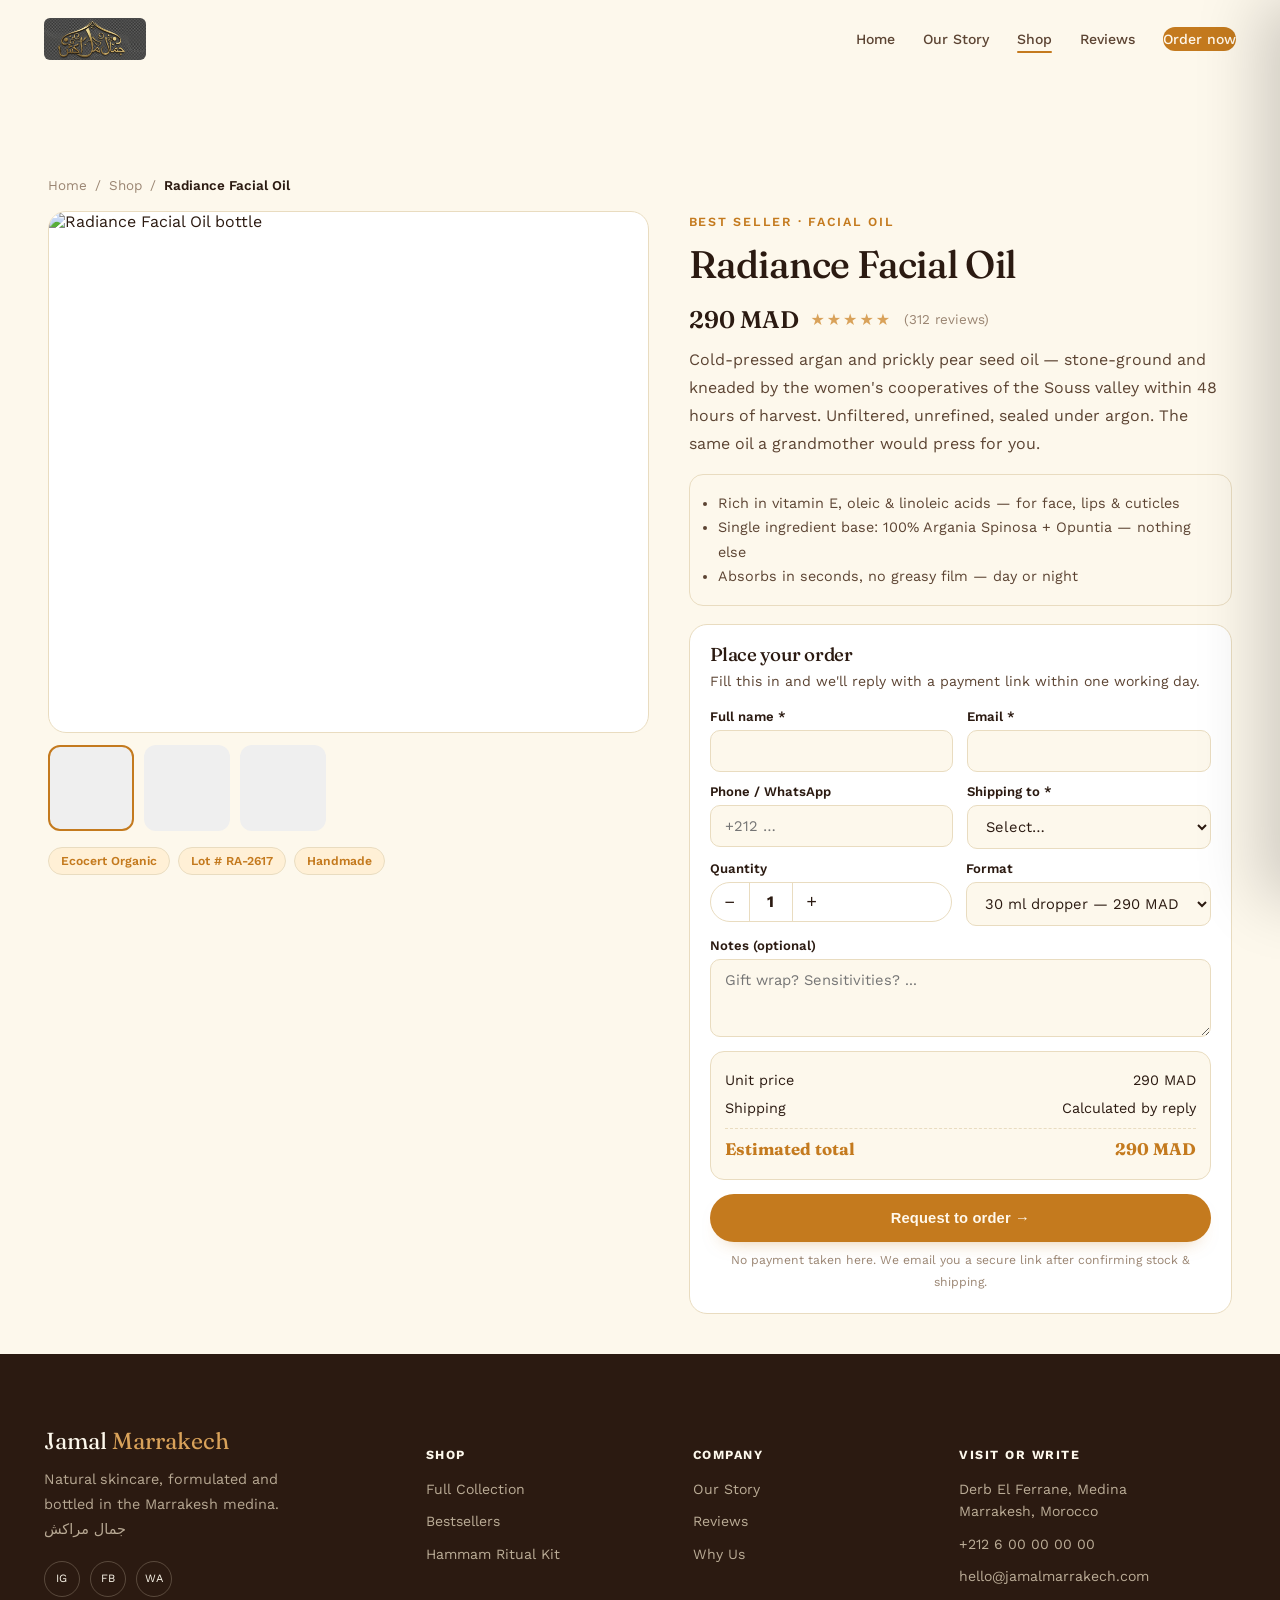
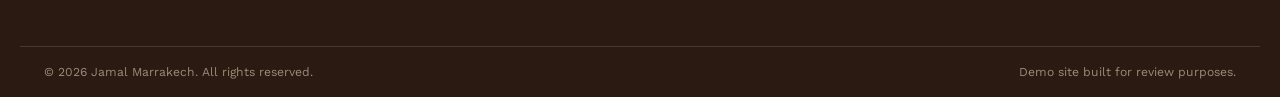
==== product-details.html @ 2a4d28f8 "first commit" ====
<!DOCTYPE html>
<html lang="en">
<head>
<meta charset="UTF-8">
<meta name="viewport" content="width=device-width, initial-scale=1.0">
<title>Radiance Facial Oil — Jamal Marrakech</title>
<meta name="description" content="Cold-pressed argan + prickly pear facial oil. Ecocert, lot-stamped, handmade in Marrakech.">
<link rel="preconnect" href="https://fonts.googleapis.com">
<link rel="preconnect" href="https://fonts.gstatic.com" crossorigin>
<link href="https://fonts.googleapis.com/css2?family=Fraunces:opsz,wght@9..144,300;9..144,400;9..144,500;9..144,600&family=Work+Sans:wght@300;400;500;600&display=swap" rel="stylesheet">
<link rel="stylesheet" href="css/style.css">
</head>
<body>

<header class="nav" id="nav">
  <div class="nav__inner">
    <a href="index.html" class="nav__logo">
      <img src="assets/images/logo.jpeg" alt="Jamal Marrakech" onerror="this.style.display='none'; this.nextElementSibling.style.display='flex'">
      <span class="nav__logo-fallback" style="display:none;">
        <span class="nav__logo-mark">ج</span>
        <span><span class="nav__logo-text">Jamal <em>Marrakech</em></span><span class="nav__logo-sub">جمال مراكش</span></span>
      </span>
    </a>
    <nav class="nav__links">
      <a href="index.html">Home</a>
      <a href="index.html#about">Our Story</a>
      <a href="products.html" class="is-active">Shop</a>
      <a href="index.html#reviews">Reviews</a>
      <a href="#order" class="nav__cta">Order now</a>
    </nav>
    <button class="nav__toggle" id="navToggle" aria-label="Open menu" aria-expanded="false"><span></span><span></span><span></span></button>
  </div>
</header>

<div class="sidebar" id="sidebar" aria-hidden="true">
  <div class="sidebar__head"><span class="nav__logo-text">Jamal <em>Marrakech</em></span><button class="sidebar__close" id="sidebarClose" aria-label="Close menu">&times;</button></div>
  <nav class="sidebar__links"><a href="index.html">Home</a><a href="products.html">Shop</a><a href="index.html#about">Our Story</a><a href="index.html#reviews">Reviews</a></nav>
  <a href="#order" class="btn btn--accent sidebar__btn">Order now</a>
</div>
<div class="sidebar__overlay" id="sidebarOverlay"></div>

<main style="padding-top:calc(var(--nav-h) + 10px);">
  <section style="padding-bottom:40px;">
    <div style="max-width:var(--max);margin:0 auto;padding:0 24px;">
      <nav style="font-size:.84rem;color:var(--muted);margin-bottom:18px;display:flex;gap:8px;align-items:center;">
        <a href="index.html" style="color:var(--muted);">Home</a><span>/</span><a href="products.html" style="color:var(--muted);">Shop</a><span>/</span><span style="color:var(--ink);font-weight:600;">Radiance Facial Oil</span>
      </nav>

      <div class="detail">
        <!-- Gallery -->
        <div class="detail__gallery">
          <div class="detail__main">
            <img id="galleryMain" src="https://images.unsplash.com/photo-1620916566398-39f1143ab7be?w=900&q=80&auto=format&fit=crop" alt="Radiance Facial Oil bottle">
          </div>
          <div class="detail__thumbs">
            <button class="is-active" type="button" data-thumb="https://images.unsplash.com/photo-1620916566398-39f1143ab7be?w=900&q=80&auto=format&fit=crop"><img src="https://images.unsplash.com/photo-1620916566398-39f1143ab7be?w=200&q=80&auto=format&fit=crop" alt=""></button>
            <button type="button" data-thumb="https://images.unsplash.com/photo-1556228578-0d85b1a4d571?w=900&q=80&auto=format&fit=crop"><img src="https://images.unsplash.com/photo-1556228578-0d85b1a4d571?w=200&q=80&auto=format&fit=crop" alt=""></button>
            <button type="button" data-thumb="https://images.unsplash.com/photo-1598440947619-2c35fc9aa908?w=900&q=80&auto=format&fit=crop"><img src="https://images.unsplash.com/photo-1598440947619-2c35fc9aa908?w=200&q=80&auto=format&fit=crop" alt=""></button>
          </div>
          <div style="margin-top:16px;display:flex;gap:8px;flex-wrap:wrap;">
            <span style="padding:6px 12px;border-radius:999px;background:var(--accent-soft);border:1px solid var(--line);font-size:.76rem;font-weight:600;color:var(--accent);">Ecocert Organic</span>
            <span style="padding:6px 12px;border-radius:999px;background:var(--accent-soft);border:1px solid var(--line);font-size:.76rem;font-weight:600;color:var(--accent);">Lot # RA-2617</span>
            <span style="padding:6px 12px;border-radius:999px;background:var(--accent-soft);border:1px solid var(--line);font-size:.76rem;font-weight:600;color:var(--accent);">Handmade</span>
          </div>
        </div>

        <!-- Info -->
        <div class="detail__info">
          <p class="eyebrow">Best seller · Facial oil</p>
          <h1>Radiance Facial Oil</h1>
          <div style="display:flex;align-items:center;gap:12px;flex-wrap:wrap;margin-bottom:12px;">
            <span class="price" style="font-size:1.5rem;">290 MAD</span>
            <span style="color:var(--gold);letter-spacing:.12em;">★★★★★</span>
            <span style="font-size:.84rem;color:var(--muted);">(312 reviews)</span>
          </div>
          <p>
            Cold-pressed argan and prickly pear seed oil — stone-ground and kneaded by the women's cooperatives of the Souss valley within 48 hours of harvest. Unfiltered, unrefined, sealed under argon. The same oil a grandmother would press for you.
          </p>
          <ul style="background:var(--bg);border:1px solid var(--line);border-radius:14px;padding:16px 16px 16px 28px;margin:16px 0;font-size:.9rem;color:var(--ink-2);line-height:1.7;">
            <li>Rich in vitamin E, oleic &amp; linoleic acids — for face, lips &amp; cuticles</li>
            <li>Single ingredient base: 100% Argania Spinosa + Opuntia — nothing else</li>
            <li>Absorbs in seconds, no greasy film — day or night</li>
          </ul>

          <!-- Order form -->
          <form class="form" id="orderForm" data-form="sheet" novalidate style="margin-top:18px;">
            <h3 style="margin-bottom:4px;">Place your order</h3>
            <p style="font-size:.88rem;margin-bottom:16px;">Fill this in and we'll reply with a payment link within one working day.</p>

            <input type="hidden" name="product" value="Radiance Facial Oil">
            <input type="hidden" name="unit_price" value="290">
            <input type="hidden" name="currency" value="MAD">

            <div class="form__status" role="status" aria-live="polite"></div>

            <div class="form__row">
              <div class="form__group">
                <label class="form__label" for="od-name">Full name *</label>
                <input class="form__input" id="od-name" name="full_name" type="text" autocomplete="name" required>
              </div>
              <div class="form__group">
                <label class="form__label" for="od-email">Email *</label>
                <input class="form__input" id="od-email" name="email" type="email" autocomplete="email" required>
              </div>
            </div>

            <div class="form__row">
              <div class="form__group">
                <label class="form__label" for="od-phone">Phone / WhatsApp</label>
                <input class="form__input" id="od-phone" name="phone" type="tel" autocomplete="tel" placeholder="+212 …">
              </div>
              <div class="form__group">
                <label class="form__label" for="od-country">Shipping to *</label>
                <select class="form__select" id="od-country" name="country" required>
                  <option value="">Select…</option>
                  <option>Morocco</option><option>France</option><option>Spain</option><option>United States</option>
                  <option>United Kingdom</option><option>Germany</option><option>United Arab Emirates</option><option>Other</option>
                </select>
              </div>
            </div>

            <div class="form__row">
              <div class="form__group">
                <label class="form__label">Quantity</label>
                <div class="qty" data-qty>
                  <button type="button" data-qty-minus aria-label="Decrease">−</button>
                  <span data-qty-count>1</span>
                  <button type="button" data-qty-plus aria-label="Increase">+</button>
                </div>
                <input type="hidden" name="quantity" value="1" data-qty-input>
              </div>
              <div class="form__group">
                <label class="form__label" for="od-size">Format</label>
                <select class="form__select" id="od-size" name="format" data-size>
                  <option value="30 ml dropper" data-price="290">30 ml dropper — 290 MAD</option>
                  <option value="60 ml bottle" data-price="520">60 ml bottle — 520 MAD</option>
                </select>
              </div>
            </div>

            <div class="form__group">
              <label class="form__label" for="od-notes">Notes (optional)</label>
              <textarea class="form__textarea" id="od-notes" name="notes" rows="3" placeholder="Gift wrap? Sensitivities? ..."></textarea>
            </div>

            <div class="order-summary">
              <div class="order-summary__row"><span>Unit price</span><span><span data-summary-unit>290</span> MAD</span></div>
              <div class="order-summary__row"><span>Shipping</span><span>Calculated by reply</span></div>
              <div class="order-summary__row"><span>Estimated total</span><span><span data-summary-total>290</span> MAD</span></div>
            </div>

            <button class="btn btn--accent" type="submit" style="width:100%;justify-content:center;">Request to order →</button>
            <p style="font-size:.76rem;color:var(--muted);text-align:center;margin:8px 0 0;">No payment taken here. We email you a secure link after confirming stock &amp; shipping.</p>
          </form>
        </div>
      </div>
    </div>
  </section>
</main>

<footer class="footer" id="footer">
  <div class="footer__top">
    <div class="footer__brand"><span class="footer__logo">Jamal <em>Marrakech</em></span><p>Natural skincare, formulated and bottled in the Marrakesh medina. جمال مراكش</p><div class="footer__social"><a href="#">IG</a><a href="#">FB</a><a href="#">WA</a></div></div>
    <div class="footer__col"><h5>Shop</h5><a href="products.html">Full Collection</a><a href="index.html#bestsellers">Bestsellers</a><a href="product-details.html">Hammam Ritual Kit</a></div>
    <div class="footer__col"><h5>Company</h5><a href="index.html#about">Our Story</a><a href="index.html#reviews">Reviews</a><a href="index.html#why">Why Us</a></div>
    <div class="footer__col"><h5>Visit or write</h5><p>Derb El Ferrane, Medina<br>Marrakesh, Morocco</p><p><a href="tel:+212600000000">+212 6 00 00 00 00</a></p><p><a href="mailto:hello@jamalmarrakech.com">hello@jamalmarrakech.com</a></p></div>
  </div>
  <div class="footer__bottom"><span>&copy; 2026 Jamal Marrakech. All rights reserved.</span><span>Demo site built for review purposes.</span></div>
</footer>

<script src="https://cdnjs.cloudflare.com/ajax/libs/gsap/3.12.5/gsap.min.js"></script>
<script src="https://cdnjs.cloudflare.com/ajax/libs/gsap/3.12.5/ScrollTrigger.min.js"></script>
<script src="js/main.js"></script>
<script src="js/animations.js"></script>
<script src="js/form-handler.js"></script>
</body>
</html>
---- css/style.css ----
/* ==========================================================================
   Jamal Marrakech — Warm palette · No green · Light/Dark auto
   ========================================================================== */
:root{
  /* Light (default) — warm sand / terracotta / ink */
  --bg:          #FDF8EC;
  --bg-2:        #FFF1D6;
  --surface:     #FFFFFF;
  --surface-2:   #FFFFFF;
  --ink:         #2B1A11;
  --ink-2:       #5C4433;
  --muted:       #9A8572;
  --line:        #E9DCC0;
  --line-strong: #DFCDB0;

  --accent:      #C47A1E;   /* warm terracotta-amber — replaces olive */
  --accent-hover:#A85E12;
  --accent-soft: #FFF0D6;
  --gold:        #D9A25A;
  --gold-deep:   #B07A2A;
  --cream:       #FFF8EC;

  --shadow:      0 18px 40px -22px rgba(43,26,17,.28);
  --shadow-lg:   0 30px 60px -28px rgba(43,26,17,.35);

  --serif:'Fraunces', Georgia, serif;
  --sans:'Work Sans', system-ui, -apple-system, sans-serif;

  --max:1240px;
  --nav-h:78px;
  --ease:cubic-bezier(.22,1,.36,1);
  --radius:14px;
}

@media (prefers-color-scheme: dark){
  :root{
    --bg:          #16120F;
    --bg-2:        #1E1913;
    --surface:     #221D16;
    --surface-2:   #2A2218;
    --ink:         #FFF1D6;
    --ink-2:       #E6D0AA;
    --muted:       #C2AD8F;
    --line:        #3A2E22;
    --line-strong: #4A3C2A;
    --accent:      #E0A050;
    --accent-hover:#F0B86A;
    --accent-soft: #332516;
    --shadow:      0 18px 40px -22px rgba(0,0,0,.6);
    --shadow-lg:   0 30px 60px -28px rgba(0,0,0,.7);
  }
}

*{box-sizing:border-box;}
html{scroll-behavior:smooth;}
body{
  margin:0;
  font-family:var(--sans);
  color:var(--ink);
  background:var(--bg);
  -webkit-font-smoothing:antialiased;
  overflow-x:hidden;
}
img{max-width:100%;display:block;}
a{color:inherit;text-decoration:none;}
h1,h2,h3,h4{font-family:var(--serif);font-weight:500;margin:0 0 .5em;line-height:1.08;letter-spacing:-.02em;color:var(--ink);}
p{line-height:1.75;margin:0 0 1em;color:var(--ink-2);}
.eyebrow{
  font-size:.78rem;letter-spacing:.14em;text-transform:uppercase;
  color:var(--accent);font-weight:600;margin:0 0 .9em;
}

/* dotted + wavy + sun decorations — reusable */
.dotted{position:relative;}
.dotted::before{
  content:"";position:absolute;inset:0;pointer-events:none;opacity:.55;
  background-image: radial-gradient(circle at 1px 1px, color-mix(in srgb, var(--accent) 22%, transparent) 1.6px, transparent 0);
  background-size:22px 22px;
  mask-image: linear-gradient(to bottom, transparent, black 18%, black 82%, transparent);
}
.sun{
  position:absolute;pointer-events:none;opacity:.95;
}
.sun svg{width:100%;height:100%;display:block;}
.wavy{position:absolute;left:0;right:0;bottom:-1px;height:90px;pointer-events:none;}
.wavy path{fill:var(--bg);}

/* Buttons */
.btn{
  display:inline-flex;align-items:center;justify-content:center;gap:8px;
  padding:15px 28px;border-radius:999px;font-size:.92rem;font-weight:600;
  letter-spacing:.01em;border:1px solid transparent;
  transition:transform .35s var(--ease), background .3s ease, color .3s ease, border-color .3s ease, box-shadow .3s ease;
  cursor:pointer;white-space:nowrap;
}
.btn:hover{transform:translateY(-2px);}
.btn--accent{background:var(--accent);color:#FFF8EC;box-shadow:0 10px 20px -14px rgba(196,122,30,.6);}
.btn--accent:hover{background:var(--accent-hover);color:#fff;}
.btn--ghost{border-color:color-mix(in srgb, var(--line-strong) 85%, transparent);color:var(--ink);background:rgba(255,255,255,.72);backdrop-filter:blur(6px);}
@media (prefers-color-scheme: dark){ .btn--ghost{background:rgba(42,34,24,.55);color:var(--ink);border-color:var(--line);} }
.btn--ghost:hover{border-color:var(--accent);color:var(--accent);}
.btn--line{border-color:var(--line-strong);color:var(--ink);background:transparent;}
.btn--line:hover{border-color:var(--accent);color:var(--accent);}
.btn--sm{padding:10px 18px;font-size:.82rem;border-radius:999px;}
.btn--dark{background:var(--ink);color:var(--bg);}
.btn--dark:hover{background:var(--accent);color:#fff;}

/* Nav */
.nav{
  position:fixed;top:0;left:0;right:0;z-index:200;height:var(--nav-h);
  display:flex;align-items:center;
  background:transparent;transition:background .4s ease, box-shadow .4s ease, height .4s ease, backdrop-filter .4s ease;
}
.nav.is-scrolled{
  background:color-mix(in srgb, var(--bg) 88%, transparent);
  backdrop-filter:blur(12px) saturate(1.15);
  box-shadow:0 1px 0 var(--line);
  height:70px;
}
.nav__inner{width:100%;max-width:var(--max);margin:0 auto;padding:0 24px;display:flex;align-items:center;justify-content:space-between;gap:20px;}
.nav__logo{display:flex;align-items:center;gap:14px;min-width:0;}
.nav__logo img{height:42px;width:auto;object-fit:contain;border-radius:6px;display:block;}
.nav__logo-fallback{display:flex;align-items:center;gap:10px;}
.nav__logo-mark{
  width:42px;height:42px;border-radius:10px;display:grid;place-items:center;
  background:var(--accent);color:#FFF8EC;font-family:var(--serif);font-size:1rem;flex-shrink:0;
}
.nav__logo-text{font-family:var(--serif);font-size:1.22rem;letter-spacing:-.02em;color:var(--ink);line-height:1;}
.nav__logo-text em{font-style:normal;color:var(--accent);font-weight:600;}
.nav__logo-sub{display:block;font-family:var(--sans);font-size:.62rem;letter-spacing:.16em;text-transform:uppercase;color:var(--muted);margin-top:2px;}
/* nav over hero is light — when not scrolled, text is dark on cream hero so keep ink. No white inversion needed */
.nav__links{display:flex;align-items:center;gap:28px;}
.nav__links a{font-size:.88rem;font-weight:500;color:var(--ink-2);position:relative;padding:4px 0;transition:color .3s ease;}
.nav__links a:hover{color:var(--ink);}
.nav__links a:not(.nav__cta)::after{content:'';position:absolute;left:0;bottom:-2px;width:0;height:2px;background:var(--accent);transition:width .35s var(--ease);border-radius:999px;}
.nav__links a:not(.nav__cta):hover::after,.nav__links a.is-active::after{width:100%;}
.nav__cta{background:var(--accent);color:#FFF8EC !important;padding:10px 20px;border-radius:999px;box-shadow:0 8px 16px -12px rgba(196,122,30,.7);}
.nav__cta:hover{background:var(--ink) !important;color:var(--bg) !important;}

.nav__toggle{display:none;width:36px;height:28px;position:relative;background:none;border:0;cursor:pointer;flex-direction:column;justify-content:space-between;padding:6px 0;}
.nav__toggle span{display:block;height:2px;width:100%;background:var(--ink);border-radius:999px;transition:all .3s ease;transform-origin:center;}
.nav__toggle.is-active span:nth-child(1){transform:translateY(8px) rotate(45deg);}
.nav__toggle.is-active span:nth-child(2){opacity:0;transform:scaleX(0);}
.nav__toggle.is-active span:nth-child(3){transform:translateY(-8px) rotate(-45deg);}

/* Mobile sidebar */
.sidebar{
  position:fixed;top:0;right:0;height:100%;width:min(84vw,360px);background:var(--surface);z-index:400;
  transform:translateX(100%);transition:transform .45s var(--ease);display:flex;flex-direction:column;padding:24px 28px;
  box-shadow:-20px 0 60px rgba(0,0,0,.18);border-left:1px solid var(--line);
}
.sidebar.is-open{transform:translateX(0);}
.sidebar__head{display:flex;align-items:center;justify-content:space-between;margin-bottom:42px;}
.sidebar__close{background:none;border:0;color:var(--ink);font-size:2rem;line-height:1;cursor:pointer;}
.sidebar__links{display:flex;flex-direction:column;gap:18px;flex:1;}
.sidebar__links a{color:var(--ink);font-family:var(--serif);font-size:1.35rem;}
.sidebar__links a:hover{color:var(--accent);}
.sidebar__btn{width:100%;text-align:center;margin-top:18px;}
.sidebar__overlay{position:fixed;inset:0;background:rgba(26,18,10,.42);backdrop-filter:blur(2px);z-index:300;opacity:0;visibility:hidden;transition:opacity .4s ease, visibility .4s ease;}
.sidebar__overlay.is-open{opacity:1;visibility:visible;}

/* Hero — warm cream, NOT green */
.hero{
  position:relative;min-height:88vh;display:flex;align-items:center;overflow:hidden;
  background:
    radial-gradient(900px 600px at 78% 22%, color-mix(in srgb, var(--accent) 16%, transparent) 0%, transparent 62%),
    radial-gradient(700px 500px at 12% 88%, color-mix(in srgb, var(--gold) 14%, transparent) 0%, transparent 60%),
    linear-gradient(180deg, var(--bg) 0%, var(--bg-2) 100%);
  padding:calc(var(--nav-h) + 42px) 0 0;
}
.hero__inner{max-width:var(--max);margin:0 auto;padding:0 24px;display:grid;grid-template-columns:1.05fr .95fr;gap:56px;align-items:center;position:relative;z-index:2;width:100%;}
.hero__eyebrow{display:inline-flex;align-items:center;gap:10px;padding:8px 14px;border-radius:999px;background:var(--accent-soft);border:1px solid color-mix(in srgb, var(--accent) 18%, transparent);color:var(--accent);font-size:.72rem;letter-spacing:.14em;text-transform:uppercase;font-weight:700;}
.hero__eyebrow::before{content:"";width:7px;height:7px;border-radius:50%;background:var(--accent);box-shadow:0 0 0 6px color-mix(in srgb, var(--accent) 18%, transparent);}
.hero__title{font-size:clamp(2.6rem,5.2vw,4.2rem);margin:18px 0 16px;max-width:12.5ch;line-height:.95;}
.hero__title em{font-style:italic;color:var(--accent);font-weight:400;}
.hero__sub{max-width:48ch;color:var(--ink-2);font-size:1.06rem;line-height:1.7;}
.hero__actions{display:flex;gap:14px;flex-wrap:wrap;margin-top:26px;}
.hero__trust{display:flex;align-items:center;gap:14px;margin-top:28px;padding-top:22px;border-top:1px dashed var(--line);}
.hero__avatars{display:flex;}
.hero__avatars img{width:36px;height:36px;border-radius:50%;border:2px solid var(--bg);object-fit:cover;margin-left:-8px;}
.hero__avatars img:first-child{margin-left:0;}
.hero__trust p{font-size:.84rem;color:var(--muted);margin:0;}
.hero__trust strong{color:var(--ink);}

/* hero visuals */
.hero__visual{position:relative;display:grid;place-items:center;padding:18px;}
.hero__sun{
  position:absolute;width:86%;aspect-ratio:1;border-radius:50%;
  background: radial-gradient(circle at 50% 50%, color-mix(in srgb, var(--gold) 22%, transparent) 0%, transparent 62%);
  border:1px dashed color-mix(in srgb, var(--accent) 18%, transparent);
}
.hero__sun svg{position:absolute;inset:-6%;width:112%;height:112%;opacity:.55;}
.hero__card{
  position:relative;width:min(100%, 520px);border-radius:22px;overflow:hidden;
  background:var(--surface);box-shadow:var(--shadow-lg);border:1px solid var(--line);
  transform:rotate(-.6deg);
}
.hero__card img{width:100%;height:560px;object-fit:cover;}
.hero__card-badge{
  position:absolute;left:16px;bottom:16px;background:var(--surface);border:1px solid var(--line);border-radius:999px;
  padding:10px 16px;display:flex;align-items:center;gap:10px;box-shadow:var(--shadow);font-size:.82rem;font-weight:600;
}
.hero__card-badge i{width:34px;height:34px;border-radius:50%;display:grid;place-items:center;background:var(--accent);color:#fff;font-style:normal;}
.hero__float{
  position:absolute;right:-6px;top:18px;background:var(--surface);border:1px solid var(--line);border-radius:16px;
  padding:14px 16px;box-shadow:var(--shadow);min-width:180px;transform:rotate(1.2deg);
}
.hero__float strong{display:block;font-family:var(--serif);font-size:1.05rem;}
.hero__float span{font-size:.78rem;color:var(--muted);}

/* wavy divider under hero */
.hero__wavy{position:absolute;left:0;right:0;bottom:-1px;height:78px;z-index:3;pointer-events:none;}
.hero__wavy path{fill:var(--bg);}

/* Section shared */
section{padding:90px 24px;position:relative;}
.section-head{max-width:var(--max);margin:0 auto 44px;}
.section-head h2{font-size:clamp(1.9rem,3.2vw,2.7rem);max-width:15ch;}
.section-head--center{text-align:center;margin-left:auto;margin-right:auto;}
.section-head--center h2{margin-left:auto;margin-right:auto;}

/* About */
.about{background:var(--bg);overflow:hidden;}
.about__inner{max-width:var(--max);margin:0 auto;display:grid;grid-template-columns:.95fr 1.05fr;gap:64px;align-items:center;}
.about__media{position:relative;border-radius:22px;overflow:hidden;background:var(--surface);border:1px solid var(--line);box-shadow:var(--shadow);}
.about__img{width:100%;height:560px;object-fit:cover;}
.about__badge{
  position:absolute;left:18px;bottom:18px;background:var(--surface);padding:16px 18px;border-radius:14px;
  display:flex;align-items:center;gap:14px;box-shadow:var(--shadow);border:1px solid var(--line);
}
.about__badge strong{font-family:var(--serif);font-size:1.7rem;color:var(--accent);line-height:1;}
.about__badge span{font-size:.78rem;color:var(--muted);max-width:15ch;line-height:1.3;}
.about__text h2{font-size:clamp(1.9rem,3vw,2.55rem);}
.about__stats{display:grid;grid-template-columns:repeat(3,1fr);gap:18px;margin-top:26px;padding-top:24px;border-top:1px solid var(--line);}
.about__stats div{background:var(--surface);border:1px solid var(--line);border-radius:14px;padding:16px;text-align:center;}
.about__stats strong{display:block;font-family:var(--serif);font-size:1.45rem;color:var(--ink);}
.about__stats span{font-size:.76rem;color:var(--muted);}

/* Bestsellers */
.bestsellers{background:var(--surface);}
.best-grid{max-width:var(--max);margin:0 auto;display:grid;grid-template-columns:repeat(3,1fr);gap:26px;}
.product-card{background:var(--surface);border:1px solid var(--line);border-radius:18px;overflow:hidden;box-shadow:var(--shadow);transition:transform .4s var(--ease), box-shadow .4s var(--ease);}
.product-card:hover{transform:translateY(-6px);box-shadow:var(--shadow-lg);}
.product-card__img{height:300px;background-size:cover;background-position:center;position:relative;}
.product-card__img::after{content:"";position:absolute;inset:auto 0 0 0;height:54%;background:linear-gradient(to top, rgba(0,0,0,.22), transparent);opacity:0;transition:opacity .3s ease;}
.product-card:hover .product-card__img::after{opacity:1;}
.product-card--feature{border-color:color-mix(in srgb, var(--accent) 32%, var(--line));}
.product-card__body{padding:22px 20px 20px;}
.product-card__tag{font-size:.72rem;letter-spacing:.12em;text-transform:uppercase;color:var(--accent);font-weight:700;margin-bottom:.35em;}
.product-card h3{font-size:1.18rem;margin-bottom:.35em;}
.product-card p{font-size:.9rem;margin-bottom:0;}
.product-card__foot{display:flex;align-items:center;justify-content:space-between;margin-top:18px;gap:12px;}
.price{font-family:var(--serif);color:var(--ink);font-size:1.08rem;font-weight:600;}

/* Reviews — draggable slider, no arrows */
.reviews{background:var(--ink);color:var(--bg);position:relative;overflow:hidden;}
.reviews::before{
  content:"";position:absolute;inset:0;opacity:.08;pointer-events:none;
  background-image: radial-gradient(circle at 1px 1px, #FFF1D6 1.4px, transparent 0);
  background-size:22px 22px;
}
.reviews .section-head h2{color:var(--bg);}
.reviews .eyebrow{color:var(--gold);}
.reviews__wrap{max-width:var(--max);margin:0 auto;position:relative;}
.reviews__track{
  display:flex;gap:18px;overflow-x:auto;overflow-y:hidden;
  scroll-snap-type:x mandatory;scroll-behavior:smooth;
  padding:8px 2px 18px;cursor:grab;user-select:none;
  scrollbar-width:none; -ms-overflow-style:none;
}
.reviews__track::-webkit-scrollbar{display:none;}
.reviews__track.is-dragging{cursor:grabbing;scroll-snap-type:none;}
.review-card{
  flex:0 0 min(380px, 84vw);scroll-snap-align:start;
  background:color-mix(in srgb, var(--bg) 7%, transparent);border:1px solid rgba(255,241,214,.14);
  border-radius:18px;padding:26px 22px;display:flex;flex-direction:column;gap:18px;min-height:210px;
  backdrop-filter:blur(6px);
}
.review-card blockquote{margin:0;font-family:var(--serif);font-size:1.06rem;line-height:1.6;color:var(--bg);}
.review-card figcaption{display:flex;flex-direction:column;gap:2px;margin-top:auto;}
.review-card__name{color:var(--gold);font-weight:600;font-size:.9rem;}
.review-card__meta{color:rgba(255,241,214,.62);font-size:.78rem;}
.review-card__stars{color:var(--gold);letter-spacing:.12em;font-size:.82rem;}
.reviews__hint{margin-top:14px;font-size:.78rem;color:rgba(255,241,214,.62);display:flex;align-items:center;gap:8px;}
.reviews__hint::before{content:"";width:28px;height:1px;background:rgba(255,241,214,.28);}

/* Shop preview */
.shop{background:var(--bg);}
.shop-grid{max-width:var(--max);margin:0 auto;display:grid;grid-template-columns:repeat(3,1fr);gap:18px;}
.shop-card{display:block;border-radius:18px;overflow:hidden;background:var(--surface);border:1px solid var(--line);transition:transform .4s var(--ease), box-shadow .4s var(--ease);}
.shop-card:hover{transform:translateY(-5px);box-shadow:var(--shadow-lg);}
.shop-card__img{height:220px;background-size:cover;background-position:center;}
.shop-card__body{display:flex;align-items:center;justify-content:space-between;padding:14px 16px;gap:12px;}
.shop-card__body h4{font-size:.96rem;margin:0;font-weight:600;font-family:var(--serif);}
.shop-card__body span{font-family:var(--serif);color:var(--accent);font-size:.92rem;font-weight:600;white-space:nowrap;}
.shop-card--more{display:flex;flex-direction:column;align-items:center;justify-content:center;gap:6px;background:var(--ink);color:var(--bg);min-height:220px;text-align:center;border-color:var(--ink);}
.shop-card--more__num{font-family:var(--serif);font-size:2rem;color:var(--gold);}
.shop-card--more span:last-child{font-size:.84rem;opacity:.9;}

/* Why */
.why{background:var(--surface);}
.why-grid{max-width:var(--max);margin:0 auto;display:grid;grid-template-columns:repeat(4,1fr);gap:22px;}
.why-card{background:var(--bg);border:1px solid var(--line);border-radius:18px;padding:22px 18px;}
.why-card svg{width:32px;height:32px;color:var(--accent);margin-bottom:14px;}
.why-card h3{font-size:1.02rem;margin-bottom:.45em;}
.why-card p{font-size:.88rem;margin:0;}

/* Footer */
.footer{background:var(--ink);color:var(--bg);padding:0;}
.footer__top{max-width:var(--max);margin:0 auto;padding:72px 24px 48px;display:grid;grid-template-columns:1.5fr 1fr 1fr 1.2fr;gap:36px;}
.footer__logo{font-family:var(--serif);font-size:1.45rem;color:var(--bg);}
.footer__logo em{color:var(--gold);font-style:normal;}
.footer__brand p{color:rgba(255,241,214,.66);font-size:.9rem;max-width:28ch;margin-top:12px;}
.footer__social{display:flex;gap:10px;margin-top:18px;}
.footer__social a{width:36px;height:36px;border:1px solid rgba(255,241,214,.22);border-radius:50%;display:grid;place-items:center;font-size:.7rem;letter-spacing:.04em;transition:all .3s ease;color:var(--bg);}
.footer__social a:hover{border-color:var(--gold);color:var(--gold);}
.footer__col h5{font-family:var(--sans);font-size:.78rem;letter-spacing:.12em;text-transform:uppercase;color:var(--bg);margin-bottom:16px;font-weight:700;}
.footer__col a,.footer__col p{display:block;color:rgba(255,241,214,.68);font-size:.88rem;margin-bottom:10px;line-height:1.6;}
.footer__col a:hover{color:var(--gold);}
.footer__map{width:100%;height:340px;filter:grayscale(.2) contrast(1.05);}
@media (prefers-color-scheme: dark){ .footer__map{filter:grayscale(.35) brightness(.86) contrast(1.08);} }
.footer__bottom{border-top:1px solid rgba(255,241,214,.14);max-width:var(--max);margin:0 auto;padding:18px 24px;display:flex;justify-content:space-between;gap:12px;font-size:.76rem;color:rgba(255,241,214,.52);flex-wrap:wrap;}

/* Products page extras */
.page-hero{padding:calc(var(--nav-h) + 32px) 24px 28px;max-width:var(--max);margin:0 auto;text-align:center;}
.page-hero h1{font-size:clamp(2rem,4vw,3rem);}
.page-hero p{max-width:60ch;margin:0 auto;color:var(--muted);}
.filter-bar{display:flex;flex-wrap:wrap;gap:10px;justify-content:center;margin:26px 0 34px;}
.filter-chip{padding:9px 16px;border-radius:999px;border:1px solid var(--line);background:var(--surface);color:var(--ink-2);font-size:.88rem;font-weight:600;cursor:pointer;transition:all .25s ease;}
.filter-chip.is-active,.filter-chip:hover{border-color:var(--accent);background:var(--accent);color:#fff;}
.product-grid-2{max-width:var(--max);margin:0 auto;display:grid;grid-template-columns:repeat(3,1fr);gap:22px;}

/* Detail page */
.detail{max-width:var(--max);margin:0 auto;display:grid;grid-template-columns:1.05fr .95fr;gap:40px;align-items:start;}
.detail__gallery{position:sticky;top:calc(var(--nav-h) + 18px);}
.detail__main{border-radius:18px;overflow:hidden;border:1px solid var(--line);background:var(--surface);}
.detail__main img{width:100%;height:520px;object-fit:cover;}
.detail__thumbs{display:flex;gap:10px;margin-top:12px;}
.detail__thumbs button{width:86px;height:86px;border-radius:12px;overflow:hidden;border:2px solid transparent;padding:0;cursor:pointer;}
.detail__thumbs button.is-active{border-color:var(--accent);}
.detail__info h1{font-size:clamp(1.8rem,3vw,2.4rem);}
.price--was{text-decoration:line-through;color:var(--muted);font-size:.9rem;margin-left:8px;}
.form{margin-top:22px;background:var(--surface);border:1px solid var(--line);border-radius:18px;padding:20px;}
.form__row{display:grid;grid-template-columns:1fr 1fr;gap:14px;}
.form__group{display:flex;flex-direction:column;gap:6px;margin-bottom:12px;}
.form__label{font-size:.82rem;font-weight:600;color:var(--ink);}
.form__input,.form__select,.form__textarea{padding:11px 14px;border-radius:10px;border:1px solid var(--line);background:var(--bg);color:var(--ink);font-family:var(--sans);font-size:.92rem;}
.form__input:focus,.form__select:focus,.form__textarea:focus{outline:none;border-color:var(--accent);box-shadow:0 0 0 3px color-mix(in srgb, var(--accent) 18%, transparent);}
.form__status{padding:12px 14px;border-radius:10px;font-size:.88rem;display:none;margin-bottom:12px;}
.form__status.is-visible{display:block;}
.form__status--success{background:color-mix(in srgb, var(--accent) 14%, var(--surface));border:1px solid color-mix(in srgb, var(--accent) 28%, transparent);color:var(--ink);}
.form__status--error{background:#FFF0F0;border:1px solid #E8A0A0;color:#7A1F1F;}
@media (prefers-color-scheme: dark){ .form__status--error{background:#3A1E1E;color:#FFD0D0;} }
.qty{display:inline-flex;align-items:center;border:1px solid var(--line);border-radius:999px;overflow:hidden;background:var(--surface);}
.qty button{width:38px;height:38px;border:0;background:transparent;cursor:pointer;font-size:1.1rem;color:var(--ink);}
.qty span{width:44px;text-align:center;font-weight:700;border-left:1px solid var(--line);border-right:1px solid var(--line);line-height:38px;}
.order-summary{background:var(--bg);border:1px solid var(--line);border-radius:14px;padding:14px;margin:14px 0;}
.order-summary__row{display:flex;justify-content:space-between;padding:6px 0;font-size:.9rem;}
.order-summary__row:last-child{font-weight:700;font-family:var(--serif);font-size:1.05rem;color:var(--accent);border-top:1px dashed var(--line);margin-top:6px;padding-top:10px;}

/* Scroll-reveal */
.reveal-up{opacity:0;transform:translateY(22px);transition:opacity .75s var(--ease), transform .75s var(--ease);}
.reveal-up.is-visible{opacity:1;transform:none;}
.reveal-img{opacity:0;transform:scale(.96);transition:opacity .85s var(--ease), transform .85s var(--ease);}
.reveal-img.is-visible{opacity:1;transform:none;}
[data-hero-in]{opacity:0;transform:translateY(18px);}

/* Responsive */
@media (max-width:1080px){
  .about__inner{grid-template-columns:1fr;gap:42px;}
  .about__img{height:460px;}
  .hero__inner{grid-template-columns:1fr;gap:36px;}
  .hero__visual{order:-1;max-width:560px;margin:0 auto;width:100%;}
  .hero__card img{height:420px;}
  .why-grid{grid-template-columns:repeat(2,1fr);}
  .footer__top{grid-template-columns:1fr 1fr;}
  .detail{grid-template-columns:1fr;}
  .detail__gallery{position:static;}
}
@media (max-width:880px){
  .best-grid{grid-template-columns:1fr;}
  .shop-grid{grid-template-columns:repeat(2,1fr);}
  .product-grid-2{grid-template-columns:repeat(2,1fr);}
  .nav__links{display:none;}
  .nav__toggle{display:flex;}
  section{padding:72px 18px;}
  .hero{padding-top:calc(var(--nav-h) + 18px);}
}
@media (max-width:560px){
  .why-grid{grid-template-columns:1fr;}
  .footer__top{grid-template-columns:1fr;padding:56px 18px 36px;}
  .hero__actions{flex-direction:column;align-items:stretch;}
  .hero__actions .btn{justify-content:center;}
  .footer__bottom{flex-direction:column;}
  .form__row{grid-template-columns:1fr;}
  .product-grid-2{grid-template-columns:1fr;}
  .shop-grid{grid-template-columns:1fr 1fr;}
}
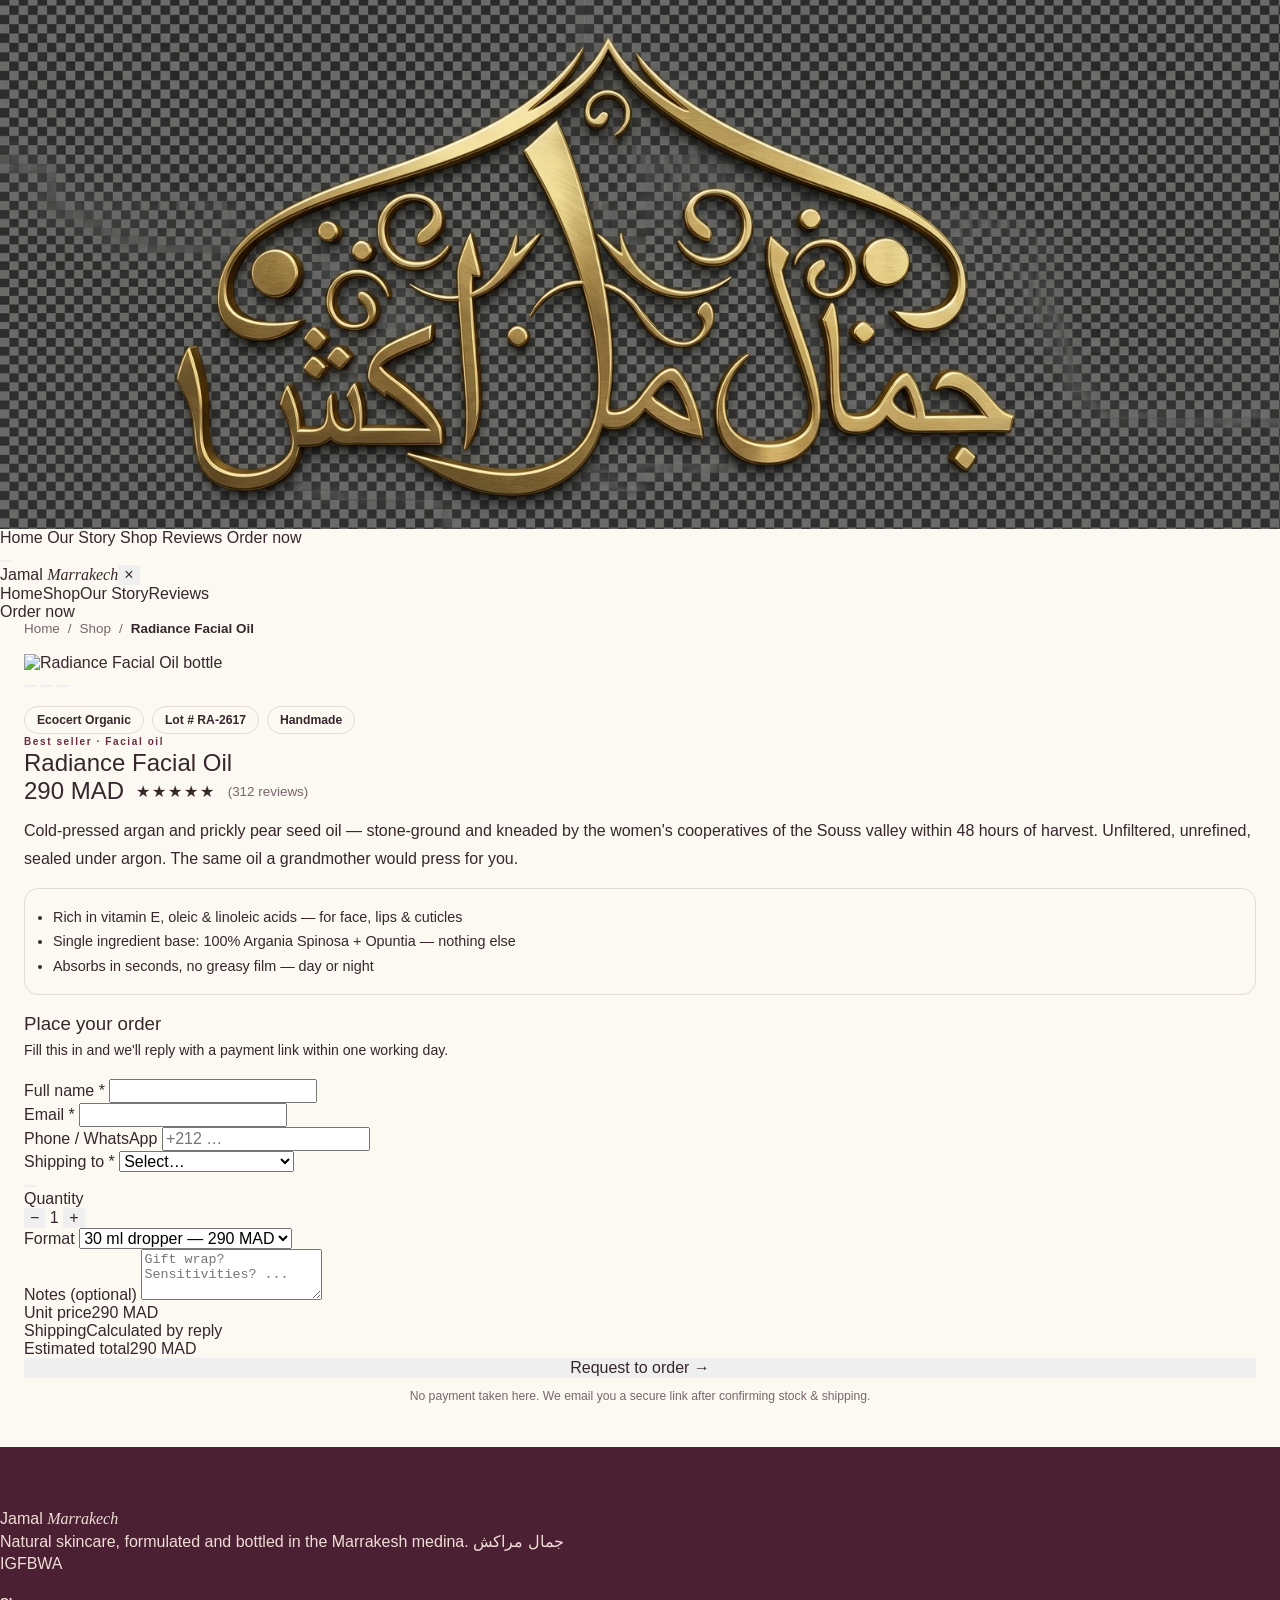
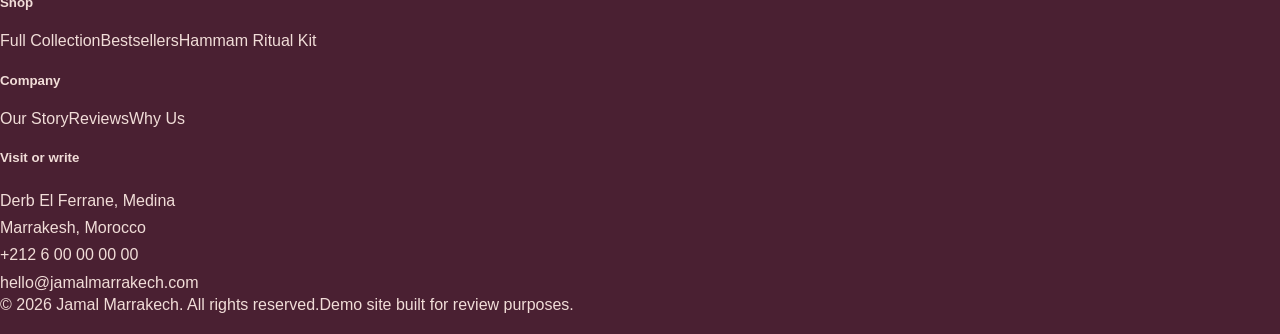
==== commit 9cd8c3e5: "commit" ====
--- a/product-details.html
+++ b/product-details.html
@@ -52,7 +52,7 @@
           <div class="detail__main">
             <img id="galleryMain" src="https://images.unsplash.com/photo-1620916566398-39f1143ab7be?w=900&q=80&auto=format&fit=crop" alt="Radiance Facial Oil bottle">
           </div>
-          <div class="detail__thumbs">
+          <div class="detail__thumbsmjnvjvgfg">
             <button class="is-active" type="button" data-thumb="https://images.unsplash.com/photo-1620916566398-39f1143ab7be?w=900&q=80&auto=format&fit=crop"><img src="https://images.unsplash.com/photo-1620916566398-39f1143ab7be?w=200&q=80&auto=format&fit=crop" alt=""></button>
             <button type="button" data-thumb="https://images.unsplash.com/photo-1556228578-0d85b1a4d571?w=900&q=80&auto=format&fit=crop"><img src="https://images.unsplash.com/photo-1556228578-0d85b1a4d571?w=200&q=80&auto=format&fit=crop" alt=""></button>
             <button type="button" data-thumb="https://images.unsplash.com/photo-1598440947619-2c35fc9aa908?w=900&q=80&auto=format&fit=crop"><img src="https://images.unsplash.com/photo-1598440947619-2c35fc9aa908?w=200&q=80&auto=format&fit=crop" alt=""></button>
@@ -118,6 +118,8 @@
                 </select>
               </div>
             </div>
+                        <button type="button" data-thumb="https://images.unsplash.com/photo-1556228578-0d85b1a4d571?w=900&q=80&auto=format&fit=crop"><img src="https://images.unsplash.com/photo-1556228578-0d85b1a4d571?w=200&q=80&auto=format&fit=crop" alt=""></button>
+
 
             <div class="form__row">
               <div class="form__group">
--- a/css/style.css
+++ b/css/style.css
@@ -1,398 +1,612 @@
-/* ==========================================================================
-   Jamal Marrakech — Warm palette · No green · Light/Dark auto
-   ========================================================================== */
-:root{
-  /* Light (default) — warm sand / terracotta / ink */
-  --bg:          #FDF8EC;
-  --bg-2:        #FFF1D6;
-  --surface:     #FFFFFF;
-  --surface-2:   #FFFFFF;
-  --ink:         #2B1A11;
-  --ink-2:       #5C4433;
-  --muted:       #9A8572;
-  --line:        #E9DCC0;
-  --line-strong: #DFCDB0;
+/* JAMAL MARRAKECH / ROSE EDITION
+   Plain CSS. All design tokens live here. No build step required. */
+:root {
+  --paper: #fcf8f2;
+  --ivory: #f6eee4;
+  --rose: #edd4d2;
+  --rose-light: #f3e4e0;
+  --wine: #692c43;
+  --wine-dark: #4a2032;
+  --berry: #945168;
+  --ink: #35272c;
+  --muted: #77666b;
+  --line: #e5d9d5;
+  --white: #fffdfa;
+  --serif: 'Instrument Serif', 'Times New Roman', serif;
+  --sans: 'DM Sans', 'Inter', Arial, sans-serif;
+  --max: 1320px;
+  --gutter: clamp(20px, 4.2vw, 72px);
+  --ease: cubic-bezier(.22,.68,0,1.01);
+  color-scheme: light;
+}
+* { box-sizing: border-box; }
+html { scroll-behavior: smooth; scroll-padding-top: 110px; }
+body { margin: 0; color: var(--ink); background: var(--paper); font-family: var(--sans); -webkit-font-smoothing: antialiased; }
+body.dialog-open { overflow: hidden; }
+button, input, select { font: inherit; }
+button, a, input, select, summary { -webkit-tap-highlight-color: transparent; }
+button { color: inherit; cursor: pointer; }
+button:disabled { cursor: default; }
+a { color: inherit; text-decoration: none; }
+button { border: 0; }
+img { display: block; max-width: 100%; }
+svg { flex-shrink: 0; }
+figure, blockquote { margin: 0; }
+h1, h2, h3, p { margin: 0; }
+h1, h2, h3 { font-weight: 400; }
+em { font-family: var(--serif); font-weight: 400; }
+p { line-height: 1.7; }
+::selection { color: var(--paper); background: var(--wine); }
+:focus-visible { outline: 2px solid var(--berry); outline-offset: 5px; }
+[hidden] { display: none !important; }
+.container { width: min(calc(100% - var(--gutter) * 2), var(--max)); margin-inline: auto; }
+.section { padding-block: clamp(76px, 7.5vw, 112px); }
+.icon { width: 22px; height: 22px; display: inline-block; vertical-align: middle; }
+.svg-library { position: absolute; width: 0; height: 0; pointer-events: none; }
+.sr-only { position: absolute; width: 1px; height: 1px; padding: 0; margin: -1px; overflow: hidden; clip-path: inset(50%); border: 0; white-space: nowrap; }
+.skip-link { position: fixed; left: 16px; top: -100px; z-index: 1000; background: var(--wine); color: var(--white); padding: 16px; border-radius: 8px; }
+.skip-link:focus { top: 16px; }
+.no-js-message { padding: 14px 20px; text-align: center; color: var(--wine); background: var(--rose); font-size: 14px; }
+.eyebrow { font-size: 10px; font-weight: 650; line-height: 1.5; letter-spacing: .16em; color: var(--wine); }
+.button { min-height: 52px; padding: 15px 24px; display: inline-flex; align-items: center; justify-content: center; gap: 22px; border-radius: 100px; font-size: 13px; font-weight: 550; border: 1px solid transparent; transition: background .25s, box-shadow .25s, transform .25s var(--ease); }
+.button .icon { width: 19px; height: 19px; transition: transform .25s; }
+.button:hover { transform: translateY(-2px); }
+.button:hover .icon { transform: translateX(3px); }
+.button--wine { color: var(--paper); background: var(--wine); }
+.button--wine:hover { background: var(--wine-dark); box-shadow: 0 8px 24px #692c431a; }
+.button--cream { background: var(--paper); color: var(--wine); }
+.button--cream:hover { background: white; }
+.underlined-link { display: inline-flex; align-items: center; gap: 14px; font-size: 13px; padding-bottom: 5px; border-bottom: 1px solid #bba4a8; }
+.underlined-link .icon { width: 17px; height: 17px; transition: transform .25s; }
+.underlined-link:hover .icon { transform: translate(2px,-2px); }
+.icon-button { display: inline-flex; align-items: center; justify-content: center; background: transparent; width: 44px; height: 44px; border-radius: 50%; transition: background .2s, color .2s; position: relative; }
+.icon-button:hover { background: #692c430a; }
+.text-button { background: none; text-decoration: underline; text-underline-offset: 4px; padding: 10px 14px; font-size: 13px; }
+/* Announcement and centered wordmark navigation */
+.announcement { background: var(--wine); color: var(--paper); font-size: 10px; letter-spacing: .04em; }
+.announcement__inner { display: flex; align-items: center; justify-content: space-between; min-height: 35px; }
+.announcement a { display: inline-flex; align-items: center; gap: 8px; }
+.announcement .icon { width: 12px; height: 12px; }
+.site-header { position: sticky; top: 0; z-index: 50; background: #fcf8f2f2; backdrop-filter: blur(14px); border-bottom: 1px solid transparent; transition: border-color .25s, box-shadow .25s; }
+.site-header.is-scrolled { border-color: var(--line); box-shadow: 0 5px 25px #692c4305; }
+.nav-layout { display: grid; grid-template-columns: 1fr auto 1fr; align-items: center; min-height: 94px; }
+.desktop-nav { display: flex; gap: clamp(14px, 2vw, 30px); font-size: 12px; }
+.desktop-nav a { position: relative; padding-block: 12px; }
+.desktop-nav a::after { content: ''; position: absolute; bottom: 5px; left: 0; width: 100%; height: 1px; background: var(--wine); transform: scaleX(0); transform-origin: left; transition: transform .3s; }
+.desktop-nav a:hover::after { transform: scaleX(1); }
+.brand { display: inline-flex; flex-direction: column; color: var(--wine); align-items: center; justify-content: center; }
+.brand > span { font: 400 53px/.9 var(--serif); letter-spacing: -3px; }
+.brand-dot { color: var(--berry); }
+.brand small { font-size: 7px; letter-spacing: .36em; margin: 8px 0 0 5px; font-weight: 600; }
+.header-actions { justify-self: end; display: flex; gap: 7px; align-items: center; }
+.bag-toggle { display: flex; align-items: center; gap: 8px; background: none; min-height: 44px; font-size: 12px; padding: 5px 0 5px 12px; }
+.bag-count { display: grid; place-items: center; background: var(--wine); color: var(--white); font-size: 10px; min-width: 22px; height: 22px; border-radius: 50%; padding: 2px; }
+.small-count { position: absolute; right: 2px; top: 1px; font-size: 9px; border-radius: 50%; width: 16px; height: 16px; line-height: 16px; background: var(--wine); color: white; }
+.menu-toggle { display: none; }
+/* The hero is a real layout, not one background image with text placed over it. */
+.hero { padding: 28px 0 72px; overflow: clip; }
+.hero-grid { display: grid; grid-template-columns: 1fr 1fr; gap: clamp(45px, 5vw, 85px); align-items: center; }
+.hero-copy { padding: 14px 0; position: relative; }
+.hero-copy .eyebrow { display: flex; align-items: center; gap: 10px; font-size: 9px; }
+.tiny-star { font-size: 23px; line-height: 1; color: var(--berry); }
+.hero h1 { font: 400 clamp(66px, 7.8vw, 116px)/.96 var(--serif); letter-spacing: -.042em; margin: 27px 0 24px; }
+.hero h1 em { color: var(--berry); }
+.hero-description { color: var(--muted); font-size: 14px; max-width: 390px; line-height: 1.85; }
+.hero-actions { display: flex; flex-wrap: wrap; align-items: center; gap: 23px; margin-top: 29px; }
+.hero-actions .button { gap: 17px; }
+.hero-actions .underlined-link { font-size: 11px; }
+.hero-footnote { display: flex; align-items: center; gap: 14px; margin-top: 38px; }
+.little-flower { width: 46px; height: 46px; border: 1px solid #dfc7c8; border-radius: 50%; display: grid; place-items: center; color: var(--berry); }
+.little-flower .icon { width: 26px; height: 26px; }
+.hero-footnote p { font-size: 10px; line-height: 1.65; color: var(--muted); }
+.hero-footnote strong { font-weight: 500; color: var(--ink); }
+.hero-footnote__line { height: 32px; width: 1px; background: var(--line); margin: 0 7px; }
+.hero-edition { font-size: 8px; letter-spacing: .13em; color: var(--muted); line-height: 1.8; }
+.hero-art { position: relative; align-self: stretch; min-height: 620px; }
+.hero-art__image { position: absolute; inset: 0; border-radius: 265px 265px 30px 30px; overflow: hidden; background: var(--rose); }
+.hero-art__image > img { width: 100%; height: 100%; object-fit: cover; }
+.hero-corner-note { position: absolute; top: 36px; right: 0; font-size: 8px; line-height: 1.7; letter-spacing: .15em; text-align: right; color: var(--wine); }
+.round-stamp { position: absolute; width: 114px; height: 114px; left: -38px; top: 65px; border-radius: 50%; background: #f1dcb4; color: var(--wine); box-shadow: 0 6px 24px #6129370c; display: grid; place-items: center; }
+.round-stamp > svg:first-child { position: absolute; inset: 3px; width: calc(100% - 6px); height: calc(100% - 6px); animation: stampSpin 38s linear infinite; }
+.round-stamp text { fill: var(--wine); font: 600 8.1px var(--sans); letter-spacing: 1.5px; }
+.round-stamp .icon { width: 34px; height: 34px; stroke-width: 1; }
+@keyframes stampSpin { to { transform: rotate(360deg); } }
+.hero-feature { display: flex; align-items: center; gap: 14px; position: absolute; bottom: 24px; left: -26px; right: 40px; max-width: 405px; border-radius: 18px; padding: 13px; background: #fffbf6ed; backdrop-filter: blur(12px); box-shadow: 0 14px 38px #54213416; transition: transform .3s; }
+.hero-feature:hover { transform: translateY(-4px); }
+.hero-feature__image { width: 62px; height: 72px; background: var(--rose-light); border-radius: 12px; overflow: hidden; flex-shrink: 0; }
+.hero-feature__image img { width: 100%; height: 100%; object-fit: cover; }
+.hero-feature small { display: block; color: var(--berry); font-size: 7px; letter-spacing: .13em; margin-bottom: 7px; }
+.hero-feature strong { font-size: 14px; font-weight: 550; display: block; margin-bottom: 5px; }
+.hero-feature > span:nth-child(2) > span { font-size: 10px; }
+.hero-feature em { font-family: var(--sans); font-size: 9px; color: var(--muted); font-style: normal; }
+.hero-feature__arrow { margin-left: auto; width: 35px; height: 35px; border-radius: 50%; border: 1px solid var(--line); display: grid; place-items: center; color: var(--wine); }
+.hero-feature__arrow .icon { width: 17px; height: 17px; }
+/* Two identical complete sets avoid a jump at the end of the marquee. */
+.ingredient-ribbon { overflow: hidden; border-block: 1px solid #e3d0cb; padding-block: 22px; background: #f1e0d9; }
+.ingredient-ribbon__track { display: flex; width: max-content; animation: ribbon 36s linear infinite; }
+.ribbon-set { display: flex; align-items: center; gap: 54px; padding-right: 54px; flex-shrink: 0; white-space: nowrap; }
+.ribbon-set span { font: 400 28px var(--serif); color: var(--wine); }
+.ribbon-set i { font-size: 23px; font-style: normal; color: #a46679; }
+@keyframes ribbon { to { transform: translateX(-50%); } }
+/* The story is a two-level collage, intentionally different from the shop grid. */
+.story-grid { display: grid; grid-template-columns: 1fr 1fr; gap: clamp(65px, 9vw, 140px); align-items: center; }
+.story-collage { position: relative; height: 445px; max-width: 530px; }
+.story-collage__main { width: 73%; height: 88%; overflow: hidden; border-radius: 160px 160px 14px 14px; background: var(--rose); }
+.story-collage__main img { width: 100%; height: 100%; object-fit: cover; }
+.story-collage__small { position: absolute; bottom: 0; right: 0; width: 45%; height: 56%; border: 7px solid var(--paper); border-radius: 20px; overflow: hidden; transform: rotate(8deg); }
+.story-collage__small img { width: 100%; height: 100%; object-fit: cover; }
+.handwritten-note { position: absolute; bottom: 0; left: 5%; font: italic 28px/1 var(--serif); transform: rotate(-9deg); color: var(--wine); }
+.collage-spark { position: absolute; top: 17px; right: 16px; font-size: 70px; color: var(--berry); font-weight: 400; }
+h2 { font: 400 clamp(42px, 4.6vw, 68px)/1.04 var(--serif); letter-spacing: -.035em; }
+h2 em { color: var(--berry); }
+.story-copy .eyebrow { margin-bottom: 20px; }
+.story-copy > p:not(.eyebrow) { max-width: 430px; font-size: 13px; color: var(--muted); margin-top: 22px; }
+.story-copy .underlined-link { margin-top: 27px; }
+.story-notes { display: flex; gap: 29px; margin-top: 35px; padding-top: 25px; border-top: 1px solid var(--line); }
+.story-notes > div { display: flex; align-items: center; gap: 11px; }
+.story-notes .icon { color: var(--berry); width: 26px; height: 26px; }
+.story-notes span { font-size: 9px; line-height: 1.8; color: var(--muted); }
+.story-notes strong { color: var(--ink); font-weight: 500; }
+/* Client comments. Touch uses native scrolling; JavaScript adds desktop dragging. */
+.reviews { background: var(--wine); color: var(--paper); overflow: clip; }
+.section-heading { display: flex; justify-content: space-between; align-items: end; gap: 50px; margin-bottom: 37px; }
+.section-heading .eyebrow { margin-bottom: 14px; }
+.section-heading > p { color: var(--muted); font-size: 13px; }
+.reviews .eyebrow { color: #e7bfc4; }
+.reviews h2 em { color: #edbfc2; }
+.reviews-heading { margin-bottom: 34px; }
+.reviews-hint { font-size: 12px !important; color: #efced4 !important; }
+.reviews-hint span { font-size: 9px; display: inline-flex; align-items: center; gap: 9px; opacity: .8; }
+.reviews-hint .icon { width: 16px; height: 16px; }
+.reviews-track { display: flex; gap: 18px; overflow-x: auto; overscroll-behavior-x: contain; scroll-snap-type: x proximity; scrollbar-width: none; cursor: grab; touch-action: pan-x pan-y pinch-zoom; padding-block: 3px; }
+.reviews-track::-webkit-scrollbar { display: none; }
+.reviews-track.is-dragging { cursor: grabbing; scroll-snap-type: none; user-select: none; }
+.review-card { flex: 0 0 calc((100% - 36px) / 3); min-width: 300px; min-height: 254px; padding: 27px; background: #ffffff08; border: 1px solid #edcad224; border-radius: 18px; display: flex; flex-direction: column; scroll-snap-align: start; }
+.review-card__top { display: flex; align-items: center; justify-content: space-between; gap: 16px; }
+.review-stars { color: #edcaaa; font-size: 12px; letter-spacing: .05em; white-space: nowrap; }
+.review-product { font-size: 8px; color: #e1bdc6; text-align: right; }
+.review-card blockquote { font: 400 clamp(21px, 1.9vw, 28px)/1.35 var(--serif); letter-spacing: -.015em; margin: 24px 0 26px; }
+.review-card figcaption { display: flex; align-items: center; gap: 10px; margin-top: auto; }
+.review-avatar { display: grid; place-items: center; font-size: 10px; background: #ebc3bf; color: var(--wine); width: 33px; height: 33px; border-radius: 50%; }
+.review-card figcaption strong { display: block; font-weight: 500; font-size: 10px; }
+.review-card figcaption small { display: block; font-size: 8px; color: #d2aeb8; margin-top: 3px; }
+.review-card figcaption .icon { margin-left: auto; color: #b7788c; width: 25px; height: 25px; }
+.reviews-bottom { display: flex; justify-content: space-between; align-items: center; gap: 20px; margin-top: 22px; }
+.reviews-bottom > span { font-size: 8px; color: #dbb4c0; letter-spacing: .025em; }
+.reviews-scrollbar { width: 150px; height: 2px; border-radius: 3px; background: #b87e923f; }
+.reviews-scrollbar > span { display: block; width: 50%; height: 100%; background: #e7c4cc; }
+/* Seven rounded, reference-inspired cards. Card padding belongs to the shell. */
+.collection { background: #f8f0e9; }
+.collection-heading { margin-bottom: 34px; }
+.collection-heading > p { margin-bottom: 6px; }
+.collection-toolbar { display: flex; justify-content: space-between; align-items: center; gap: 20px; margin-bottom: 30px; border-bottom: 1px solid #e5d5d0; padding-bottom: 20px; }
+.filter-group { display: flex; gap: 7px; align-items: center; flex-wrap: wrap; }
+.filter-button { display: inline-flex; align-items: center; gap: 7px; border-radius: 30px; padding: 10px 16px; font-size: 11px; background: transparent; min-height: 39px; border: 1px solid transparent; transition: .2s; }
+.filter-button .icon { width: 13px; height: 13px; }
+.filter-button:hover { border-color: #d1b8bd; }
+.filter-button.is-active { background: var(--wine); color: var(--white); }
+.filter-button > span { font-size: 9px; opacity: .7; }
+.sort-control select { font-size: 11px; border: 0; background: transparent; color: var(--muted); max-width: 160px; min-height: 44px; padding: 7px 4px; cursor: pointer; }
+.products-grid { display: grid; grid-template-columns: repeat(4, minmax(0, 1fr)); gap: 24px 20px; align-items: stretch; }
+.product-card { min-width: 0; padding: 13px; border: 1px solid #fffdfa; background: var(--white); border-radius: 26px; box-shadow: 0 3px 1px #54293606, 0 10px 24px #54293604; display: flex; flex-direction: column; transition: box-shadow .35s, border-color .35s; }
+.product-card:hover { border-color: #e5cdd1; box-shadow: 0 10px 35px #54293612; }
+.product-card__visual { position: relative; overflow: hidden; border-radius: 17px; background: var(--product-bg, var(--rose)); aspect-ratio: .98; isolation: isolate; }
+.product-image-button { padding: 0; width: 100%; height: 100%; display: block; background: none; }
+.product-image-button img { width: 100%; height: 100%; object-fit: cover; transition: transform .65s var(--ease); }
+.product-card:hover .product-image-button img { transform: scale(1.04); }
+.product-card__badge { position: absolute; left: 12px; top: 14px; color: #63474f; background: #fffaf4b3; border: 1px solid #ffffff54; border-radius: 100px; padding: 6px 9px; font-size: 8px; pointer-events: none; backdrop-filter: blur(5px); }
+.favorite-button { position: absolute; top: 9px; right: 9px; width: 35px; height: 35px; background: var(--white); box-shadow: 0 3px 14px #60313d0c; }
+.favorite-button .icon { width: 17px; height: 17px; }
+.favorite-button:hover { background: white; color: var(--wine); }
+.favorite-button[aria-pressed="true"] { background: var(--wine); color: white; }
+.favorite-button[aria-pressed="true"] .icon { fill: currentColor; }
+.quick-hint { position: absolute; bottom: 9px; left: 50%; transform: translate(-50%, 8px); opacity: 0; pointer-events: none; background: #fffdf2ec; border-radius: 20px; padding: 7px 10px; display: inline-flex; gap: 9px; white-space: nowrap; font-size: 9px; transition: opacity .25s, transform .25s; }
+.quick-hint .icon { width: 12px; height: 12px; }
+.product-card:hover .quick-hint, .product-card:focus-within .quick-hint { opacity: 1; transform: translate(-50%,0); }
+.product-card__body { display: flex; flex-direction: column; flex-grow: 1; padding: 17px 4px 4px; }
+.product-card__subtitle { color: var(--berry); font-size: 9px; letter-spacing: .035em; margin-bottom: 5px; }
+.product-card h3 { font-size: clamp(15px, 1.32vw, 19px); font-family: var(--sans); letter-spacing: -.03em; font-weight: 550; line-height: 1.3; margin-bottom: 11px; }
+.product-card h3 button { padding: 0; background: transparent; text-align: left; font: inherit; }
+.size-options { display: flex; flex-wrap: wrap; gap: 6px; margin-bottom: 10px; }
+.size-chip { min-height: 29px; min-width: 44px; padding: 4px 10px; border: 1px solid #dcd3cf; border-radius: 99px; font-size: 10px; background: none; color: var(--muted); transition: .2s; }
+.size-chip:hover { border-color: var(--berry); }
+.size-chip.is-selected { color: var(--wine); background: #f3dedb; border-color: #f3dedb; }
+.product-description { font-size: 11px; line-height: 1.7; color: var(--muted); margin-bottom: 20px; min-height: 37px; }
+.product-card__bottom { display: flex; justify-content: space-between; gap: 10px; align-items: center; margin-top: auto; }
+.product-price { display: inline-flex; flex-direction: column; gap: 2px; min-width: 44px; }
+.product-price strong { font-size: 23px; font-weight: 550; line-height: 1; letter-spacing: -.05em; }
+.product-price > span { font-size: 8px; letter-spacing: .07em; color: var(--muted); }
+.add-button { display: inline-flex; gap: 10px; align-items: center; justify-content: center; border-radius: 50px; padding: 12px 19px; font-size: 10px; min-height: 43px; background: var(--wine); color: var(--paper); transition: background .25s, transform .2s; }
+.add-button .icon { width: 16px; height: 16px; }
+.add-button:hover { background: var(--wine-dark); transform: translateY(-1px); }
+.add-button.is-added { background: #5b6850; }
+.ritual-help { padding: 32px 25px; border-radius: 26px; color: var(--wine); background: #eacccc; display: flex; flex-direction: column; justify-content: center; align-items: flex-start; overflow: hidden; position: relative; min-height: 430px; }
+.ritual-help__icon { margin-bottom: 24px; }
+.ritual-help__icon .icon { width: 43px; height: 43px; stroke-width: 1; }
+.ritual-help h3 { font: 400 52px/.98 var(--serif); letter-spacing: -.025em; margin: 14px 0 20px; }
+.ritual-help h3 em { color: #9c5c70; }
+.ritual-help > p:not(.eyebrow) { color: #805865; font-size: 12px; margin-bottom: 22px; }
+.ritual-help .button { width: 100%; font-size: 10px; gap: 10px; padding: 14px; min-height: 45px; }
+.ritual-help__bottom { margin-top: 25px; font-size: 6.5px; letter-spacing: .1em; }
+.catalog-note { margin-top: 26px; font-size: 9px; color: var(--muted); }
+.empty-state { border: 1px dashed #d0afb8; padding: 70px 20px; border-radius: 22px; text-align: center; }
+.empty-state > span { font-size: 50px; color: var(--berry); }
+.empty-state h3 { font: 36px var(--serif); margin: 14px 0 8px; }
+.empty-state p { font-size: 13px; color: var(--muted); margin-bottom: 20px; }
+/* Interactive ritual, with correct ARIA tab behavior. */
+.ritual { background: var(--rose-light); }
+.ritual-grid { display: grid; grid-template-columns: .9fr 1fr; gap: clamp(70px, 10vw, 160px); align-items: center; }
+.ritual-copy .eyebrow { margin-bottom: 19px; }
+.ritual-copy > p:not(.eyebrow) { font-size: 13px; color: var(--muted); margin: 22px 0 32px; max-width: 365px; }
+.ritual-tabs { display: flex; flex-direction: column; }
+.ritual-tab { padding: 20px 3px; background: none; text-align: left; display: flex; align-items: center; gap: 20px; font: 400 29px var(--serif); border-top: 1px solid #dac4c3; color: #967d84; }
+.ritual-tab:last-child { border-bottom: 1px solid #dac4c3; }
+.ritual-tab > span { font: 10px var(--sans); }
+.ritual-tab > .icon { margin-left: auto; width: 21px; opacity: 0; transform: translateX(-8px); transition: .25s; }
+.ritual-tab.is-active { color: var(--wine); }
+.ritual-tab.is-active > .icon { opacity: 1; transform: none; }
+.ritual-panel { background: #fcf8f2b8; padding: 12px; border-radius: 30px; min-width: 0; }
+.ritual-panel__art { height: 325px; position: relative; overflow: hidden; border-radius: 21px; }
+.ritual-panel__art > img { width: 100%; height: 100%; object-fit: cover; object-position: center 53%; }
+.ritual-panel__art > span { position: absolute; right: 26px; top: 16px; font: 400 64px var(--serif); color: #fff7ea; }
+.ritual-panel__copy { display: flex; gap: 18px; align-items: center; padding: 22px 14px 15px; }
+.ritual-panel__copy .eyebrow { font-size: 8px; margin-bottom: 9px; }
+.ritual-panel h3 { font: 30px/1.1 var(--serif); letter-spacing: -.02em; }
+.ritual-panel__copy p:not(.eyebrow) { font-size: 11px; color: var(--muted); line-height: 1.6; margin-top: 10px; max-width: 330px; }
+.circle-link { margin-left: auto; display: grid; place-items: center; background: var(--wine); color: var(--paper); width: 49px; height: 49px; border-radius: 50%; flex-shrink: 0; }
+/* No dead FAQ or form controls. */
+.faq-grid { display: grid; grid-template-columns: 1fr 1fr; gap: 100px; }
+.faq .eyebrow { margin-bottom: 20px; }
+.faq h2 { font-size: clamp(43px, 4.3vw, 61px); }
+.faq-grid > div > p:not(.eyebrow) { color: var(--muted); font-size: 12px; margin-top: 25px; }
+.faq-list details { border-bottom: 1px solid var(--line); padding: 22px 0; }
+.faq-list details:first-child { border-top: 1px solid var(--line); }
+.faq-list summary { list-style: none; display: flex; justify-content: space-between; align-items: center; gap: 30px; font-size: 13px; font-weight: 500; cursor: pointer; }
+.faq-list summary::-webkit-details-marker { display: none; }
+.faq-list summary .icon { width: 16px; height: 16px; color: var(--wine); transition: transform .25s; }
+.faq-list details[open] summary .icon { transform: rotate(45deg); }
+.faq-list details p { margin-top: 14px; font-size: 12px; color: var(--muted); padding-right: 25px; }
+.newsletter { background: #ead0cf; padding-block: 68px; }
+.newsletter-grid { display: grid; grid-template-columns: 1fr 1fr; gap: 100px; align-items: center; }
+.newsletter .eyebrow { margin-bottom: 19px; }
+.newsletter h2 { font-size: clamp(44px, 4.7vw, 66px); }
+.newsletter-grid > div:last-child > p { font-size: 12px; color: #76515e; max-width: 380px; margin-bottom: 23px; }
+.email-field { display: flex; align-items: center; border-bottom: 1px solid #9c6e7b; }
+.email-field input { flex: 1; min-width: 0; background: none; border: 0; padding: 16px 0; color: var(--wine); font-size: 16px; }
+.email-field input::placeholder { color: #765661; font-size: 13px; }
+.email-field button { min-height: 46px; min-width: 46px; border-radius: 50%; display: grid; place-items: center; background: none; color: var(--wine); }
+.email-field button:hover { background: #ffffff30; }
+.form-note { font-size: 10px; color: #765561; margin-top: 13px; }
+/* Closing wordmark */
+.footer { color: #f1ddd8; background: var(--wine-dark); padding: 63px 0 20px; }
+.footer-top { display: grid; grid-template-columns: 1fr 1fr 1fr; align-items: center; gap: 55px; padding-bottom: 53px; }
+.brand--footer { color: #f1ddd8; justify-self: start; }
+.brand--footer > span { font-size: 98px; letter-spacing: -6px; }
+.brand--footer small { font-size: 9px; margin-top: 13px; }
+.footer-top > p { font: 40px/1.05 var(--serif); color: #f7e9df; }
+.footer-top > p em { color: #c893a2; }
+.footer-top nav { display: grid; grid-template-columns: 1fr 1fr; gap: 19px 27px; font-size: 10px; }
+.footer-top nav a:hover { color: white; text-decoration: underline; text-underline-offset: 5px; }
+.footer-bottom { border-top: 1px solid #a773892e; padding-top: 22px; display: flex; align-items: center; justify-content: space-between; gap: 20px; font-size: 8px; color: #cdaab4; }
+.motion-toggle { display: inline-flex; gap: 5px; padding: 7px 0; align-items: center; font-size: 9px; background: none; color: inherit; }
+.motion-toggle .icon { width: 11px; height: 11px; }
+.back-top { display: flex; align-items: center; gap: 8px; }
+.back-top .icon { width: 12px; height: 12px; }
+/* Native dialogs: browser handles focus containment, inert backdrop, and Escape. */
+.dialog-panel { border: 1px solid #e8d9d4; border-radius: 25px; padding: 28px; color: var(--ink); background: var(--paper); width: min(680px, calc(100% - 32px)); max-height: calc(100dvh - 40px); box-shadow: 0 30px 120px #3016252e; overscroll-behavior: contain; }
+.dialog-panel::backdrop { background: #34152580; backdrop-filter: blur(6px); }
+.dialog-panel[open] { animation: dialogIn .25s var(--ease); }
+@keyframes dialogIn { from { opacity: 0; transform: translateY(12px); } to { opacity: 1; transform: none; } }
+.dialog-header { display: flex; justify-content: space-between; align-items: center; gap: 20px; margin-bottom: 25px; }
+.dialog-header h2 { font-size: 34px; letter-spacing: -.025em; }
+.dialog-header .eyebrow { font-size: 8px; margin-bottom: 9px; }
+.dialog-header .icon-button { flex-shrink: 0; background: #eee1dc; }
+.mobile-menu { margin: 0 0 0 auto; min-height: 100dvh; max-height: 100dvh; border-radius: 22px 0 0 22px; width: min(425px, 92%); }
+.mobile-menu nav { margin-top: 60px; }
+.mobile-menu nav a { display: flex; align-items: center; justify-content: space-between; padding: 18px 0; border-bottom: 1px solid var(--line); font: 34px var(--serif); }
+.mobile-menu nav a span { font: 9px var(--sans); color: var(--berry); }
+.mobile-menu > p { color: var(--berry); font: italic 28px/1.2 var(--serif); margin-top: 50px; }
+.search-field { display: flex; align-items: center; gap: 12px; border: 1px solid #d5bbc0; border-radius: 13px; padding: 4px 15px; }
+.search-field .icon { color: var(--berry); }
+.search-field input { padding: 13px 0; border: 0; background: none; width: 100%; min-width: 0; color: var(--ink); font-size: 16px; }
+.search-field input:focus { outline: none; }
+.search-field:focus-within { outline: 2px solid var(--berry); outline-offset: 3px; }
+.search-status { color: var(--muted); font-size: 11px; margin: 20px 0 12px; }
+.search-results { display: flex; flex-direction: column; gap: 7px; }
+.search-result { display: flex; align-items: center; gap: 15px; text-align: left; padding: 10px; background: #f3e9e3; border-radius: 12px; }
+.search-result:hover { background: #eedadb; }
+.search-result img { width: 53px; height: 61px; object-fit: cover; border-radius: 8px; }
+.search-result strong { display: block; font-size: 13px; font-weight: 500; }
+.search-result small { display: block; margin-top: 5px; font-size: 10px; color: var(--muted); }
+.search-result .icon { margin-left: auto; width: 17px; height: 17px; color: var(--wine); }
+.cart-dialog { position: fixed; inset: 0 0 0 auto; margin: 0; width: min(460px, 100%); height: 100dvh; max-height: 100dvh; border: 0; border-radius: 22px 0 0 22px; padding: 27px; }
+.cart-dialog[open] { display: flex; flex-direction: column; }
+.cart-dialog .dialog-header { flex-shrink: 0; }
+.cart-items { flex: 1; overflow-y: auto; overscroll-behavior: contain; min-height: 0; padding: 5px 4px; }
+.cart-item { display: grid; grid-template-columns: 76px 1fr; gap: 15px; padding: 19px 0; border-bottom: 1px solid var(--line); }
+.cart-item > img { width: 76px; height: 97px; border-radius: 12px; object-fit: cover; }
+.cart-item__title { display: flex; justify-content: space-between; align-items: start; gap: 9px; }
+.cart-item h3 { font-size: 13px; font-weight: 550; line-height: 1.3; }
+.cart-remove { background: none; padding: 1px 0 0 5px; font-size: 10px; color: var(--muted); text-decoration: underline; }
+.cart-item__size { font-size: 10px; color: var(--muted); margin-top: 5px; }
+.cart-item__bottom { display: flex; justify-content: space-between; gap: 10px; align-items: center; margin-top: 14px; }
+.cart-item__bottom > strong { font-size: 12px; font-weight: 500; }
+.quantity-control { display: inline-flex; align-items: center; border: 1px solid #d5c1c4; border-radius: 50px; }
+.quantity-control button { display: grid; place-items: center; width: 30px; height: 29px; border-radius: 50%; background: none; }
+.quantity-control button:hover { background: var(--rose); }
+.quantity-control .icon { width: 11px; height: 11px; }
+.quantity-control > span { min-width: 24px; text-align: center; font-size: 11px; }
+.cart-footer { border-top: 1px solid var(--line); padding-top: 22px; margin-top: 15px; flex-shrink: 0; }
+.cart-total { display: flex; align-items: center; justify-content: space-between; font-size: 17px; }
+.cart-total strong { font-weight: 600; }
+.cart-footer > p { color: var(--muted); font-size: 10px; margin: 13px 0; }
+.cart-footer > .button { width: 100%; }
+.cart-footer > .text-button { display: block; margin: 8px auto 0; }
+.cart-empty { display: flex; flex-direction: column; align-items: center; justify-content: center; text-align: center; min-height: 370px; gap: 15px; }
+.cart-empty > .icon { width: 42px; height: 42px; color: var(--berry); }
+.cart-empty h3 { font: 34px var(--serif); }
+.cart-empty p { color: var(--muted); font-size: 12px; max-width: 225px; }
+.cart-empty .button { margin-top: 8px; }
+.cart-footer .order-preview { background: #ead7d4; border-radius: 10px; color: var(--wine); padding: 12px; font-size: 11px; }
+.quickview-dialog { width: min(900px, calc(100% - 32px)); padding: 15px; position: fixed; }
+.quickview-close { position: absolute; right: 22px; top: 22px; z-index: 2; background: #fcf8f2e6; }
+.quickview-grid { display: grid; grid-template-columns: 1fr 1fr; gap: 32px; align-items: center; }
+.quickview-image { border-radius: 16px; width: 100%; max-height: 570px; object-fit: cover; }
+.quickview-copy { padding: 25px 20px 25px 0; }
+.quickview-copy .eyebrow { margin-bottom: 18px; }
+.quickview-copy h2 { font-size: 47px; line-height: 1; }
+.quickview-copy > p:not(.eyebrow) { font-size: 13px; color: var(--muted); margin: 20px 0; }
+.quickview-copy .size-chip { padding: 10px 16px; font-size: 12px; }
+.quickview-price { font-size: 24px; margin: 25px 0 !important; color: var(--wine) !important; }
+.quickview-copy > .button { width: 100%; }
+.quickview-copy .quickview-note { font-size: 10px !important; padding-top: 14px; border-top: 1px solid var(--line); }
+.toast { position: fixed; bottom: 24px; left: 50%; transform: translate(-50%, 20px); opacity: 0; pointer-events: none; border-radius: 100px; padding: 14px 24px; color: var(--paper); background: var(--wine-dark); box-shadow: 0 8px 40px #34202b26; z-index: 100; font-size: 12px; max-width: calc(100% - 32px); text-align: center; transition: transform .25s, opacity .25s; }
+.toast.is-visible { opacity: 1; transform: translate(-50%,0); }
+/* Never hide page content in base CSS: a failed animation library cannot blank the site. */
+html.motion-paused { scroll-behavior: auto; }
+.motion-paused .ingredient-ribbon__track, .motion-paused .round-stamp > svg { animation-play-state: paused !important; }
+.motion-paused .dialog-panel[open] { animation: none !important; }
+@media (min-width: 1600px) { .hero-art { min-height: 680px; } .hero { padding-bottom: 88px; } }
+@media (max-width: 1190px) {
+  .desktop-nav { gap: 16px; font-size: 11px; }
+  .hero-art { min-height: 580px; }
+  .hero-actions { align-items: flex-start; flex-direction: column; gap: 20px; }
+  .hero-footnote { margin-top: 25px; }
+  .hero h1 { font-size: clamp(70px, 8vw, 95px); }
+  .hero-feature { right: 20px; }
+  .products-grid { grid-template-columns: repeat(3, minmax(0, 1fr)); }
+  .product-card h3 { font-size: 18px; }
+  .ritual-help { grid-column: span 2; min-height: 400px; padding: 40px; }
+  .ritual-help h3 { font-size: 63px; }
+  .ritual-help .button { width: auto; min-width: 220px; }
+  .ritual-help__icon { position: absolute; right: 50px; top: 60px; }
+  .ritual-help__icon .icon { width: 85px; height: 85px; }
+  .story-grid { gap: 65px; }
+  .story-collage { height: 410px; }
+  .story-notes { gap: 18px; }
+  .review-card { flex-basis: calc((100% - 18px) / 2); }
+  .review-card blockquote { font-size: 27px; }
+  .ritual-grid { gap: 60px; }
+  .faq-grid, .newsletter-grid { gap: 60px; }
+}
+@media (max-width: 900px) {
+  .desktop-nav { display: none; }
+  .menu-toggle { display: inline-flex; justify-self: start; }
+  .nav-layout { min-height: 78px; }
+  .brand > span { font-size: 44px; }
+  .brand small { font-size: 6px; margin-top: 6px; }
+  .header-actions { gap: 2px; }
+  .bag-label { display: none; }
+  .header-actions .icon-button { width: 35px; height: 40px; }
+  .bag-toggle { padding-left: 7px; }
+  .hero { padding: 25px 0 58px; }
+  .hero-grid { gap: 42px; }
+  .hero h1 { font-size: 72px; }
+  .hero-art { min-height: 540px; }
+  .hero-copy .eyebrow { font-size: 8px; max-width: 260px; }
+  .hero-description { font-size: 12px; }
+  .hero-actions .button { padding: 14px 18px; font-size: 11px; }
+  .hero-footnote__line, .hero-edition { display: none; }
+  .round-stamp { width: 91px; height: 91px; left: -21px; top: 45px; }
+  .hero-feature { left: -18px; right: 9px; bottom: 18px; gap: 9px; padding: 10px; border-radius: 13px; }
+  .hero-feature__image { width: 48px; height: 58px; }
+  .hero-feature strong { font-size: 11px; }
+  .hero-feature small { font-size: 5.5px; }
+  .hero-feature__arrow { width: 29px; height: 29px; }
+  .hero-corner-note { font-size: 6px; }
+  .story-grid { gap: 40px; }
+  .story-collage { height: 365px; }
+  .story-notes { flex-direction: column; gap: 15px; margin-top: 25px; padding-top: 20px; }
+  .story-copy > p:not(.eyebrow) { font-size: 12px; }
+  .products-grid { grid-template-columns: repeat(2, minmax(0, 1fr)); }
+  .ritual-help { grid-column: auto; padding: 28px; }
+  .ritual-help__icon { position: static; }
+  .ritual-help__icon .icon { width: 43px; height: 43px; }
+  .ritual-help h3 { font-size: 52px; }
+  .ritual-help .button { min-width: 0; width: 100%; }
+  .collection-toolbar { gap: 10px; }
+  .filter-button { padding: 10px 12px; font-size: 10px; }
+  .sort-control select { max-width: 130px; font-size: 10px; }
+  .ritual-grid { gap: 35px; }
+  .ritual-panel__art { height: 300px; }
+  .ritual-panel__copy { padding: 18px 7px 10px; gap: 12px; }
+  .ritual-panel h3 { font-size: 27px; }
+  .circle-link { width: 40px; height: 40px; }
+  .faq-grid, .newsletter-grid { gap: 40px; }
+  .footer-top { gap: 28px; }
+  .brand--footer > span { font-size: 84px; }
+  .footer-top > p { font-size: 32px; }
+  .footer-top nav { gap: 18px; font-size: 9px; }
+}
+@media (max-width: 680px) {
+  :root { --gutter: 22px; }
+  html { scroll-padding-top: 88px; }
+  .announcement__inner { justify-content: center; font-size: 9px; min-height: 32px; }
+  .announcement a { display: none; }
+  .nav-layout { min-height: 74px; }
+  .header-favorites { display: none; }
+  .header-actions { gap: 0; }
+  .header-actions > .icon-button { width: 32px; }
+  .header-actions .icon { width: 18px; height: 18px; }
+  .bag-count { min-width: 19px; height: 19px; font-size: 9px; }
+  .bag-toggle { gap: 5px; padding-left: 5px; }
+  .brand > span { font-size: 43px; }
+  .hero { padding-top: 22px; }
+  .hero-grid { grid-template-columns: 1fr; gap: 30px; }
+  .hero-copy { padding: 0; }
+  .hero-copy .eyebrow { max-width: none; font-size: 8px; }
+  .hero h1 { font-size: clamp(70px, 17vw, 96px); letter-spacing: -.043em; margin: 21px 0 19px; line-height: .94; }
+  .hero-description { max-width: 370px; font-size: 13px; line-height: 1.8; }
+  .hero-actions { margin-top: 24px; gap: 19px; flex-direction: row; align-items: center; }
+  .hero-actions .button { min-height: 50px; font-size: 11px; padding-inline: 20px; }
+  .hero-actions .underlined-link { font-size: 10px; }
+  .hero-footnote { display: none; }
+  .hero-art { height: 460px; min-height: 0; max-width: 490px; width: 100%; margin: 12px auto 0; }
+  .hero-art__image { border-radius: 200px 200px 22px 22px; }
+  .hero-art__image > img { object-position: center 65%; }
+  .hero-corner-note { top: 20px; right: 3px; font-size: 7px; }
+  .round-stamp { left: -5px; top: 42px; width: 89px; height: 89px; }
+  .hero-feature { left: 12px; right: 12px; bottom: 15px; padding: 11px; max-width: none; }
+  .hero-feature small { font-size: 6.5px; }
+  .hero-feature strong { font-size: 13px; }
+  .hero-feature__image { width: 55px; height: 60px; }
+  .hero-feature__arrow { width: 36px; height: 36px; }
+  .ingredient-ribbon { padding: 19px 0; }
+  .ribbon-set { gap: 32px; padding-right: 32px; }
+  .ribbon-set span { font-size: 25px; }
+  .ribbon-set i { font-size: 18px; }
+  .section { padding-block: 67px; }
+  h2 { font-size: clamp(43px, 10.5vw, 57px); }
+  .story-grid { grid-template-columns: 1fr; gap: 44px; }
+  .story-collage { height: 383px; width: min(100%, 440px); margin-inline: auto; }
+  .story-collage__main { width: 75%; height: 88%; }
+  .story-collage__small { width: 45%; }
+  .collage-spark { font-size: 62px; }
+  .story-copy > p:not(.eyebrow) { max-width: none; font-size: 13px; margin-top: 19px; }
+  .story-copy .underlined-link { margin-top: 23px; }
+  .story-notes { flex-direction: row; gap: 25px; margin-top: 28px; }
+  .section-heading { display: block; margin-bottom: 27px; }
+  .section-heading > p { margin-top: 20px; font-size: 12px; }
+  .reviews-heading > p { margin-top: 15px; }
+  .reviews-hint { font-size: 10px !important; }
+  .reviews-hint br { display: none; }
+  .reviews-hint span { display: none; }
+  .review-card { flex-basis: 86%; min-width: 0; min-height: 261px; padding: 23px; }
+  .review-card blockquote { font-size: 27px; }
+  .reviews-scrollbar { width: 65px; }
+  .reviews-bottom > span { font-size: 7px; }
+  .collection-heading h2 br { display: none; }
+  .collection-heading > p br { display: none; }
+  .collection-toolbar { flex-wrap: wrap; gap: 8px; align-items: center; padding-bottom: 13px; margin-bottom: 23px; }
+  .filter-group { gap: 4px; width: 100%; }
+  .filter-button { padding: 9px 11px; font-size: 10px; min-height: 36px; }
+  .sort-control { margin-left: auto; }
+  .sort-control select { min-height: 32px; max-width: none; }
+  .products-grid { gap: 18px 12px; }
+  .product-card { border-radius: 21px; padding: 9px; }
+  .product-card__visual { border-radius: 14px; }
+  .product-card__badge { display: none; }
+  .favorite-button { right: 6px; top: 6px; width: 33px; height: 33px; }
+  .product-card__body { padding: 14px 3px 4px; }
+  .product-card__subtitle { font-size: 8px; margin-bottom: 6px; }
+  .product-card h3 { font-size: 15px; min-height: 39px; margin-bottom: 10px; }
+  .size-options { gap: 5px; margin-bottom: 9px; }
+  .size-chip { padding: 5px 8px; font-size: 9px; min-width: 43px; min-height: 30px; }
+  .product-description { font-size: 10px; line-height: 1.65; margin-bottom: 15px; }
+  .product-card__bottom { flex-wrap: wrap; gap: 12px; align-items: center; }
+  .product-price { flex-direction: row; align-items: baseline; gap: 4px; }
+  .product-price strong { font-size: 22px; }
+  .product-price > span { font-size: 8px; }
+  .add-button { width: 100%; min-height: 40px; padding: 10px; font-size: 10px; gap: 6px; }
+  .add-button .icon { width: 15px; height: 15px; }
+  .quick-hint { display: none; }
+  .ritual-help { border-radius: 21px; padding: 20px 17px; min-height: 0; }
+  .ritual-help h3 { font-size: 40px; margin: 12px 0 17px; }
+  .ritual-help .eyebrow { font-size: 7px; }
+  .ritual-help__icon { margin-bottom: 14px; }
+  .ritual-help__icon .icon { width: 34px; height: 34px; }
+  .ritual-help > p:not(.eyebrow) { font-size: 10px; margin-bottom: 20px; }
+  .ritual-help .button { font-size: 9px; padding: 12px; gap: 6px; flex-wrap: wrap; }
+  .ritual-help .button .icon { width: 14px; height: 14px; }
+  .ritual-help__bottom { font-size: 6px; line-height: 1.7; }
+  .catalog-note { font-size: 8px; margin-top: 20px; }
+  .ritual-grid { grid-template-columns: 1fr; gap: 31px; }
+  .ritual-copy > p:not(.eyebrow) { max-width: none; font-size: 13px; margin-bottom: 27px; }
+  .ritual-tabs { flex-direction: row; border-block: 1px solid #dac4c3; }
+  .ritual-tab, .ritual-tab:last-child { flex: 1; flex-direction: column; align-items: start; gap: 8px; font-size: 24px; padding: 15px 5px; border: 0; }
+  .ritual-tab > span { font-size: 8px; }
+  .ritual-tab > .icon { display: none; }
+  .ritual-tab.is-active { box-shadow: 0 2px var(--wine); }
+  .ritual-panel__art { height: 330px; }
+  .ritual-panel__copy { padding: 21px 10px 12px; }
+  .ritual-panel h3 { font-size: 29px; }
+  .ritual-panel__copy p:not(.eyebrow) { font-size: 11px; }
+  .faq-grid, .newsletter-grid { grid-template-columns: 1fr; gap: 33px; }
+  .faq-grid > div > p:not(.eyebrow) { margin-top: 18px; }
+  .faq h2 { font-size: 47px; }
+  .faq-list summary { font-size: 12px; gap: 15px; }
+  .faq-list details p { font-size: 12px; padding-right: 5px; }
+  .newsletter { padding: 58px 0; }
+  .newsletter h2 { font-size: 54px; }
+  .newsletter-grid > div:last-child > p { max-width: none; margin-bottom: 18px; }
+  .footer { padding-top: 47px; }
+  .footer-top { grid-template-columns: 1fr 1fr; gap: 36px 20px; padding-bottom: 36px; }
+  .brand--footer > span { font-size: 80px; }
+  .brand--footer small { font-size: 7px; }
+  .footer-top > p { font-size: 28px; justify-self: end; }
+  .footer-top nav { grid-column: 1 / -1; display: flex; flex-wrap: wrap; gap: 20px; font-size: 10px; }
+  .footer-bottom { flex-wrap: wrap; gap: 17px; line-height: 1.6; padding-top: 20px; font-size: 8px; }
+  .footer-bottom > span:nth-child(2) { width: 100%; order: 5; }
+  .motion-toggle { margin-left: auto; }
+  .dialog-panel { padding: 23px; }
+  .dialog-header h2 { font-size: 29px; }
+  .dialog-header { gap: 12px; }
+  .mobile-menu { padding: 23px; }
+  .cart-dialog { padding: 24px 18px; }
+  .cart-dialog .dialog-header h2 { font-size: 34px; }
+  .quickview-dialog { padding: 12px; }
+  .quickview-grid { grid-template-columns: 1fr; gap: 0; }
+  .quickview-image { height: 270px; }
+  .quickview-copy { padding: 25px 10px 12px; }
+  .quickview-copy h2 { font-size: 39px; }
+  .quickview-copy > p:not(.eyebrow) { font-size: 12px; margin: 15px 0; }
+  .quickview-price { font-size: 23px !important; }
+  .toast { bottom: 18px; font-size: 11px; width: max-content; }
+}
+@media (max-width: 389px) {
+  :root { --gutter: 18px; }
+  .hero h1 { font-size: 67px; }
+  .hero-art { height: 415px; }
+  .hero-actions { gap: 18px; }
+  .hero-actions .button { font-size: 10px; }
+  .story-collage { height: 340px; }
+  .story-notes { gap: 17px; }
+  .story-notes span { font-size: 8px; }
 
-  --accent:      #C47A1E;   /* warm terracotta-amber — replaces olive */
-  --accent-hover:#A85E12;
-  --accent-soft: #FFF0D6;
-  --gold:        #D9A25A;
-  --gold-deep:   #B07A2A;
-  --cream:       #FFF8EC;
-
-  --shadow:      0 18px 40px -22px rgba(43,26,17,.28);
-  --shadow-lg:   0 30px 60px -28px rgba(43,26,17,.35);
-
-  --serif:'Fraunces', Georgia, serif;
-  --sans:'Work Sans', system-ui, -apple-system, sans-serif;
-
-  --max:1240px;
-  --nav-h:78px;
-  --ease:cubic-bezier(.22,1,.36,1);
-  --radius:14px;
 }
-
-@media (prefers-color-scheme: dark){
-  :root{
-    --bg:          #16120F;
-    --bg-2:        #1E1913;
-    --surface:     #221D16;
-    --surface-2:   #2A2218;
-    --ink:         #FFF1D6;
-    --ink-2:       #E6D0AA;
-    --muted:       #C2AD8F;
-    --line:        #3A2E22;
-    --line-strong: #4A3C2A;
-    --accent:      #E0A050;
-    --accent-hover:#F0B86A;
-    --accent-soft: #332516;
-    --shadow:      0 18px 40px -22px rgba(0,0,0,.6);
-    --shadow-lg:   0 30px 60px -28px rgba(0,0,0,.7);
-  }
+@media (max-width: 520px) {
+  .products-grid { grid-template-columns: 1fr; gap: 22px; }
+  .product-card { max-width: 450px; width: 100%; margin-inline: auto; padding: 13px; border-radius: 27px; }
+  .product-card__visual { aspect-ratio: 1.04; border-radius: 18px; }
+  .product-card__badge { display: inline-flex; }
+  .product-card__subtitle { font-size: 10px; }
+  .product-card h3 { min-height: 0; font-size: 21px; margin-bottom: 12px; }
+  .product-card__body { padding: 19px 5px 7px; }
+  .product-description { font-size: 12px; }
+  .size-chip { font-size: 11px; padding-inline: 12px; min-height: 33px; }
+  .product-card__bottom { flex-wrap: nowrap; }
+  .product-price { flex-direction: column; gap: 4px; }
+  .product-price strong { font-size: 25px; }
+  .add-button { width: auto; min-width: 165px; font-size: 12px; min-height: 47px; }
+  .ritual-help { min-height: 365px; padding: 30px; }
+  .ritual-help h3 { font-size: 55px; }
+  .ritual-help .button { font-size: 12px; width: auto; }
+  .ritual-help > p:not(.eyebrow) { font-size: 12px; }
+  .ritual-help__bottom { font-size: 7px; }
+  .filter-button { padding: 8px 10px; font-size: 9px; }
 }
-
-*{box-sizing:border-box;}
-html{scroll-behavior:smooth;}
-body{
-  margin:0;
-  font-family:var(--sans);
-  color:var(--ink);
-  background:var(--bg);
-  -webkit-font-smoothing:antialiased;
-  overflow-x:hidden;
+@media (hover: none) { .product-card:hover .product-image-button img { transform: none; } }
+@media (prefers-reduced-motion: reduce) {
+  html { scroll-behavior: auto; }
+  *, *::before, *::after { animation: none !important; transition-duration: .01ms !important; }
 }
-img{max-width:100%;display:block;}
-a{color:inherit;text-decoration:none;}
-h1,h2,h3,h4{font-family:var(--serif);font-weight:500;margin:0 0 .5em;line-height:1.08;letter-spacing:-.02em;color:var(--ink);}
-p{line-height:1.75;margin:0 0 1em;color:var(--ink-2);}
-.eyebrow{
-  font-size:.78rem;letter-spacing:.14em;text-transform:uppercase;
-  color:var(--accent);font-weight:600;margin:0 0 .9em;
-}
-
-/* dotted + wavy + sun decorations — reusable */
-.dotted{position:relative;}
-.dotted::before{
-  content:"";position:absolute;inset:0;pointer-events:none;opacity:.55;
-  background-image: radial-gradient(circle at 1px 1px, color-mix(in srgb, var(--accent) 22%, transparent) 1.6px, transparent 0);
-  background-size:22px 22px;
-  mask-image: linear-gradient(to bottom, transparent, black 18%, black 82%, transparent);
-}
-.sun{
-  position:absolute;pointer-events:none;opacity:.95;
-}
-.sun svg{width:100%;height:100%;display:block;}
-.wavy{position:absolute;left:0;right:0;bottom:-1px;height:90px;pointer-events:none;}
-.wavy path{fill:var(--bg);}
-
-/* Buttons */
-.btn{
-  display:inline-flex;align-items:center;justify-content:center;gap:8px;
-  padding:15px 28px;border-radius:999px;font-size:.92rem;font-weight:600;
-  letter-spacing:.01em;border:1px solid transparent;
-  transition:transform .35s var(--ease), background .3s ease, color .3s ease, border-color .3s ease, box-shadow .3s ease;
-  cursor:pointer;white-space:nowrap;
-}
-.btn:hover{transform:translateY(-2px);}
-.btn--accent{background:var(--accent);color:#FFF8EC;box-shadow:0 10px 20px -14px rgba(196,122,30,.6);}
-.btn--accent:hover{background:var(--accent-hover);color:#fff;}
-.btn--ghost{border-color:color-mix(in srgb, var(--line-strong) 85%, transparent);color:var(--ink);background:rgba(255,255,255,.72);backdrop-filter:blur(6px);}
-@media (prefers-color-scheme: dark){ .btn--ghost{background:rgba(42,34,24,.55);color:var(--ink);border-color:var(--line);} }
-.btn--ghost:hover{border-color:var(--accent);color:var(--accent);}
-.btn--line{border-color:var(--line-strong);color:var(--ink);background:transparent;}
-.btn--line:hover{border-color:var(--accent);color:var(--accent);}
-.btn--sm{padding:10px 18px;font-size:.82rem;border-radius:999px;}
-.btn--dark{background:var(--ink);color:var(--bg);}
-.btn--dark:hover{background:var(--accent);color:#fff;}
-
-/* Nav */
-.nav{
-  position:fixed;top:0;left:0;right:0;z-index:200;height:var(--nav-h);
-  display:flex;align-items:center;
-  background:transparent;transition:background .4s ease, box-shadow .4s ease, height .4s ease, backdrop-filter .4s ease;
-}
-.nav.is-scrolled{
-  background:color-mix(in srgb, var(--bg) 88%, transparent);
-  backdrop-filter:blur(12px) saturate(1.15);
-  box-shadow:0 1px 0 var(--line);
-  height:70px;
-}
-.nav__inner{width:100%;max-width:var(--max);margin:0 auto;padding:0 24px;display:flex;align-items:center;justify-content:space-between;gap:20px;}
-.nav__logo{display:flex;align-items:center;gap:14px;min-width:0;}
-.nav__logo img{height:42px;width:auto;object-fit:contain;border-radius:6px;display:block;}
-.nav__logo-fallback{display:flex;align-items:center;gap:10px;}
-.nav__logo-mark{
-  width:42px;height:42px;border-radius:10px;display:grid;place-items:center;
-  background:var(--accent);color:#FFF8EC;font-family:var(--serif);font-size:1rem;flex-shrink:0;
-}
-.nav__logo-text{font-family:var(--serif);font-size:1.22rem;letter-spacing:-.02em;color:var(--ink);line-height:1;}
-.nav__logo-text em{font-style:normal;color:var(--accent);font-weight:600;}
-.nav__logo-sub{display:block;font-family:var(--sans);font-size:.62rem;letter-spacing:.16em;text-transform:uppercase;color:var(--muted);margin-top:2px;}
-/* nav over hero is light — when not scrolled, text is dark on cream hero so keep ink. No white inversion needed */
-.nav__links{display:flex;align-items:center;gap:28px;}
-.nav__links a{font-size:.88rem;font-weight:500;color:var(--ink-2);position:relative;padding:4px 0;transition:color .3s ease;}
-.nav__links a:hover{color:var(--ink);}
-.nav__links a:not(.nav__cta)::after{content:'';position:absolute;left:0;bottom:-2px;width:0;height:2px;background:var(--accent);transition:width .35s var(--ease);border-radius:999px;}
-.nav__links a:not(.nav__cta):hover::after,.nav__links a.is-active::after{width:100%;}
-.nav__cta{background:var(--accent);color:#FFF8EC !important;padding:10px 20px;border-radius:999px;box-shadow:0 8px 16px -12px rgba(196,122,30,.7);}
-.nav__cta:hover{background:var(--ink) !important;color:var(--bg) !important;}
-
-.nav__toggle{display:none;width:36px;height:28px;position:relative;background:none;border:0;cursor:pointer;flex-direction:column;justify-content:space-between;padding:6px 0;}
-.nav__toggle span{display:block;height:2px;width:100%;background:var(--ink);border-radius:999px;transition:all .3s ease;transform-origin:center;}
-.nav__toggle.is-active span:nth-child(1){transform:translateY(8px) rotate(45deg);}
-.nav__toggle.is-active span:nth-child(2){opacity:0;transform:scaleX(0);}
-.nav__toggle.is-active span:nth-child(3){transform:translateY(-8px) rotate(-45deg);}
-
-/* Mobile sidebar */
-.sidebar{
-  position:fixed;top:0;right:0;height:100%;width:min(84vw,360px);background:var(--surface);z-index:400;
-  transform:translateX(100%);transition:transform .45s var(--ease);display:flex;flex-direction:column;padding:24px 28px;
-  box-shadow:-20px 0 60px rgba(0,0,0,.18);border-left:1px solid var(--line);
-}
-.sidebar.is-open{transform:translateX(0);}
-.sidebar__head{display:flex;align-items:center;justify-content:space-between;margin-bottom:42px;}
-.sidebar__close{background:none;border:0;color:var(--ink);font-size:2rem;line-height:1;cursor:pointer;}
-.sidebar__links{display:flex;flex-direction:column;gap:18px;flex:1;}
-.sidebar__links a{color:var(--ink);font-family:var(--serif);font-size:1.35rem;}
-.sidebar__links a:hover{color:var(--accent);}
-.sidebar__btn{width:100%;text-align:center;margin-top:18px;}
-.sidebar__overlay{position:fixed;inset:0;background:rgba(26,18,10,.42);backdrop-filter:blur(2px);z-index:300;opacity:0;visibility:hidden;transition:opacity .4s ease, visibility .4s ease;}
-.sidebar__overlay.is-open{opacity:1;visibility:visible;}
-
-/* Hero — warm cream, NOT green */
-.hero{
-  position:relative;min-height:88vh;display:flex;align-items:center;overflow:hidden;
-  background:
-    radial-gradient(900px 600px at 78% 22%, color-mix(in srgb, var(--accent) 16%, transparent) 0%, transparent 62%),
-    radial-gradient(700px 500px at 12% 88%, color-mix(in srgb, var(--gold) 14%, transparent) 0%, transparent 60%),
-    linear-gradient(180deg, var(--bg) 0%, var(--bg-2) 100%);
-  padding:calc(var(--nav-h) + 42px) 0 0;
-}
-.hero__inner{max-width:var(--max);margin:0 auto;padding:0 24px;display:grid;grid-template-columns:1.05fr .95fr;gap:56px;align-items:center;position:relative;z-index:2;width:100%;}
-.hero__eyebrow{display:inline-flex;align-items:center;gap:10px;padding:8px 14px;border-radius:999px;background:var(--accent-soft);border:1px solid color-mix(in srgb, var(--accent) 18%, transparent);color:var(--accent);font-size:.72rem;letter-spacing:.14em;text-transform:uppercase;font-weight:700;}
-.hero__eyebrow::before{content:"";width:7px;height:7px;border-radius:50%;background:var(--accent);box-shadow:0 0 0 6px color-mix(in srgb, var(--accent) 18%, transparent);}
-.hero__title{font-size:clamp(2.6rem,5.2vw,4.2rem);margin:18px 0 16px;max-width:12.5ch;line-height:.95;}
-.hero__title em{font-style:italic;color:var(--accent);font-weight:400;}
-.hero__sub{max-width:48ch;color:var(--ink-2);font-size:1.06rem;line-height:1.7;}
-.hero__actions{display:flex;gap:14px;flex-wrap:wrap;margin-top:26px;}
-.hero__trust{display:flex;align-items:center;gap:14px;margin-top:28px;padding-top:22px;border-top:1px dashed var(--line);}
-.hero__avatars{display:flex;}
-.hero__avatars img{width:36px;height:36px;border-radius:50%;border:2px solid var(--bg);object-fit:cover;margin-left:-8px;}
-.hero__avatars img:first-child{margin-left:0;}
-.hero__trust p{font-size:.84rem;color:var(--muted);margin:0;}
-.hero__trust strong{color:var(--ink);}
-
-/* hero visuals */
-.hero__visual{position:relative;display:grid;place-items:center;padding:18px;}
-.hero__sun{
-  position:absolute;width:86%;aspect-ratio:1;border-radius:50%;
-  background: radial-gradient(circle at 50% 50%, color-mix(in srgb, var(--gold) 22%, transparent) 0%, transparent 62%);
-  border:1px dashed color-mix(in srgb, var(--accent) 18%, transparent);
-}
-.hero__sun svg{position:absolute;inset:-6%;width:112%;height:112%;opacity:.55;}
-.hero__card{
-  position:relative;width:min(100%, 520px);border-radius:22px;overflow:hidden;
-  background:var(--surface);box-shadow:var(--shadow-lg);border:1px solid var(--line);
-  transform:rotate(-.6deg);
-}
-.hero__card img{width:100%;height:560px;object-fit:cover;}
-.hero__card-badge{
-  position:absolute;left:16px;bottom:16px;background:var(--surface);border:1px solid var(--line);border-radius:999px;
-  padding:10px 16px;display:flex;align-items:center;gap:10px;box-shadow:var(--shadow);font-size:.82rem;font-weight:600;
-}
-.hero__card-badge i{width:34px;height:34px;border-radius:50%;display:grid;place-items:center;background:var(--accent);color:#fff;font-style:normal;}
-.hero__float{
-  position:absolute;right:-6px;top:18px;background:var(--surface);border:1px solid var(--line);border-radius:16px;
-  padding:14px 16px;box-shadow:var(--shadow);min-width:180px;transform:rotate(1.2deg);
-}
-.hero__float strong{display:block;font-family:var(--serif);font-size:1.05rem;}
-.hero__float span{font-size:.78rem;color:var(--muted);}
-
-/* wavy divider under hero */
-.hero__wavy{position:absolute;left:0;right:0;bottom:-1px;height:78px;z-index:3;pointer-events:none;}
-.hero__wavy path{fill:var(--bg);}
-
-/* Section shared */
-section{padding:90px 24px;position:relative;}
-.section-head{max-width:var(--max);margin:0 auto 44px;}
-.section-head h2{font-size:clamp(1.9rem,3.2vw,2.7rem);max-width:15ch;}
-.section-head--center{text-align:center;margin-left:auto;margin-right:auto;}
-.section-head--center h2{margin-left:auto;margin-right:auto;}
-
-/* About */
-.about{background:var(--bg);overflow:hidden;}
-.about__inner{max-width:var(--max);margin:0 auto;display:grid;grid-template-columns:.95fr 1.05fr;gap:64px;align-items:center;}
-.about__media{position:relative;border-radius:22px;overflow:hidden;background:var(--surface);border:1px solid var(--line);box-shadow:var(--shadow);}
-.about__img{width:100%;height:560px;object-fit:cover;}
-.about__badge{
-  position:absolute;left:18px;bottom:18px;background:var(--surface);padding:16px 18px;border-radius:14px;
-  display:flex;align-items:center;gap:14px;box-shadow:var(--shadow);border:1px solid var(--line);
-}
-.about__badge strong{font-family:var(--serif);font-size:1.7rem;color:var(--accent);line-height:1;}
-.about__badge span{font-size:.78rem;color:var(--muted);max-width:15ch;line-height:1.3;}
-.about__text h2{font-size:clamp(1.9rem,3vw,2.55rem);}
-.about__stats{display:grid;grid-template-columns:repeat(3,1fr);gap:18px;margin-top:26px;padding-top:24px;border-top:1px solid var(--line);}
-.about__stats div{background:var(--surface);border:1px solid var(--line);border-radius:14px;padding:16px;text-align:center;}
-.about__stats strong{display:block;font-family:var(--serif);font-size:1.45rem;color:var(--ink);}
-.about__stats span{font-size:.76rem;color:var(--muted);}
-
-/* Bestsellers */
-.bestsellers{background:var(--surface);}
-.best-grid{max-width:var(--max);margin:0 auto;display:grid;grid-template-columns:repeat(3,1fr);gap:26px;}
-.product-card{background:var(--surface);border:1px solid var(--line);border-radius:18px;overflow:hidden;box-shadow:var(--shadow);transition:transform .4s var(--ease), box-shadow .4s var(--ease);}
-.product-card:hover{transform:translateY(-6px);box-shadow:var(--shadow-lg);}
-.product-card__img{height:300px;background-size:cover;background-position:center;position:relative;}
-.product-card__img::after{content:"";position:absolute;inset:auto 0 0 0;height:54%;background:linear-gradient(to top, rgba(0,0,0,.22), transparent);opacity:0;transition:opacity .3s ease;}
-.product-card:hover .product-card__img::after{opacity:1;}
-.product-card--feature{border-color:color-mix(in srgb, var(--accent) 32%, var(--line));}
-.product-card__body{padding:22px 20px 20px;}
-.product-card__tag{font-size:.72rem;letter-spacing:.12em;text-transform:uppercase;color:var(--accent);font-weight:700;margin-bottom:.35em;}
-.product-card h3{font-size:1.18rem;margin-bottom:.35em;}
-.product-card p{font-size:.9rem;margin-bottom:0;}
-.product-card__foot{display:flex;align-items:center;justify-content:space-between;margin-top:18px;gap:12px;}
-.price{font-family:var(--serif);color:var(--ink);font-size:1.08rem;font-weight:600;}
-
-/* Reviews — draggable slider, no arrows */
-.reviews{background:var(--ink);color:var(--bg);position:relative;overflow:hidden;}
-.reviews::before{
-  content:"";position:absolute;inset:0;opacity:.08;pointer-events:none;
-  background-image: radial-gradient(circle at 1px 1px, #FFF1D6 1.4px, transparent 0);
-  background-size:22px 22px;
-}
-.reviews .section-head h2{color:var(--bg);}
-.reviews .eyebrow{color:var(--gold);}
-.reviews__wrap{max-width:var(--max);margin:0 auto;position:relative;}
-.reviews__track{
-  display:flex;gap:18px;overflow-x:auto;overflow-y:hidden;
-  scroll-snap-type:x mandatory;scroll-behavior:smooth;
-  padding:8px 2px 18px;cursor:grab;user-select:none;
-  scrollbar-width:none; -ms-overflow-style:none;
-}
-.reviews__track::-webkit-scrollbar{display:none;}
-.reviews__track.is-dragging{cursor:grabbing;scroll-snap-type:none;}
-.review-card{
-  flex:0 0 min(380px, 84vw);scroll-snap-align:start;
-  background:color-mix(in srgb, var(--bg) 7%, transparent);border:1px solid rgba(255,241,214,.14);
-  border-radius:18px;padding:26px 22px;display:flex;flex-direction:column;gap:18px;min-height:210px;
-  backdrop-filter:blur(6px);
-}
-.review-card blockquote{margin:0;font-family:var(--serif);font-size:1.06rem;line-height:1.6;color:var(--bg);}
-.review-card figcaption{display:flex;flex-direction:column;gap:2px;margin-top:auto;}
-.review-card__name{color:var(--gold);font-weight:600;font-size:.9rem;}
-.review-card__meta{color:rgba(255,241,214,.62);font-size:.78rem;}
-.review-card__stars{color:var(--gold);letter-spacing:.12em;font-size:.82rem;}
-.reviews__hint{margin-top:14px;font-size:.78rem;color:rgba(255,241,214,.62);display:flex;align-items:center;gap:8px;}
-.reviews__hint::before{content:"";width:28px;height:1px;background:rgba(255,241,214,.28);}
-
-/* Shop preview */
-.shop{background:var(--bg);}
-.shop-grid{max-width:var(--max);margin:0 auto;display:grid;grid-template-columns:repeat(3,1fr);gap:18px;}
-.shop-card{display:block;border-radius:18px;overflow:hidden;background:var(--surface);border:1px solid var(--line);transition:transform .4s var(--ease), box-shadow .4s var(--ease);}
-.shop-card:hover{transform:translateY(-5px);box-shadow:var(--shadow-lg);}
-.shop-card__img{height:220px;background-size:cover;background-position:center;}
-.shop-card__body{display:flex;align-items:center;justify-content:space-between;padding:14px 16px;gap:12px;}
-.shop-card__body h4{font-size:.96rem;margin:0;font-weight:600;font-family:var(--serif);}
-.shop-card__body span{font-family:var(--serif);color:var(--accent);font-size:.92rem;font-weight:600;white-space:nowrap;}
-.shop-card--more{display:flex;flex-direction:column;align-items:center;justify-content:center;gap:6px;background:var(--ink);color:var(--bg);min-height:220px;text-align:center;border-color:var(--ink);}
-.shop-card--more__num{font-family:var(--serif);font-size:2rem;color:var(--gold);}
-.shop-card--more span:last-child{font-size:.84rem;opacity:.9;}
-
-/* Why */
-.why{background:var(--surface);}
-.why-grid{max-width:var(--max);margin:0 auto;display:grid;grid-template-columns:repeat(4,1fr);gap:22px;}
-.why-card{background:var(--bg);border:1px solid var(--line);border-radius:18px;padding:22px 18px;}
-.why-card svg{width:32px;height:32px;color:var(--accent);margin-bottom:14px;}
-.why-card h3{font-size:1.02rem;margin-bottom:.45em;}
-.why-card p{font-size:.88rem;margin:0;}
-
-/* Footer */
-.footer{background:var(--ink);color:var(--bg);padding:0;}
-.footer__top{max-width:var(--max);margin:0 auto;padding:72px 24px 48px;display:grid;grid-template-columns:1.5fr 1fr 1fr 1.2fr;gap:36px;}
-.footer__logo{font-family:var(--serif);font-size:1.45rem;color:var(--bg);}
-.footer__logo em{color:var(--gold);font-style:normal;}
-.footer__brand p{color:rgba(255,241,214,.66);font-size:.9rem;max-width:28ch;margin-top:12px;}
-.footer__social{display:flex;gap:10px;margin-top:18px;}
-.footer__social a{width:36px;height:36px;border:1px solid rgba(255,241,214,.22);border-radius:50%;display:grid;place-items:center;font-size:.7rem;letter-spacing:.04em;transition:all .3s ease;color:var(--bg);}
-.footer__social a:hover{border-color:var(--gold);color:var(--gold);}
-.footer__col h5{font-family:var(--sans);font-size:.78rem;letter-spacing:.12em;text-transform:uppercase;color:var(--bg);margin-bottom:16px;font-weight:700;}
-.footer__col a,.footer__col p{display:block;color:rgba(255,241,214,.68);font-size:.88rem;margin-bottom:10px;line-height:1.6;}
-.footer__col a:hover{color:var(--gold);}
-.footer__map{width:100%;height:340px;filter:grayscale(.2) contrast(1.05);}
-@media (prefers-color-scheme: dark){ .footer__map{filter:grayscale(.35) brightness(.86) contrast(1.08);} }
-.footer__bottom{border-top:1px solid rgba(255,241,214,.14);max-width:var(--max);margin:0 auto;padding:18px 24px;display:flex;justify-content:space-between;gap:12px;font-size:.76rem;color:rgba(255,241,214,.52);flex-wrap:wrap;}
-
-/* Products page extras */
-.page-hero{padding:calc(var(--nav-h) + 32px) 24px 28px;max-width:var(--max);margin:0 auto;text-align:center;}
-.page-hero h1{font-size:clamp(2rem,4vw,3rem);}
-.page-hero p{max-width:60ch;margin:0 auto;color:var(--muted);}
-.filter-bar{display:flex;flex-wrap:wrap;gap:10px;justify-content:center;margin:26px 0 34px;}
-.filter-chip{padding:9px 16px;border-radius:999px;border:1px solid var(--line);background:var(--surface);color:var(--ink-2);font-size:.88rem;font-weight:600;cursor:pointer;transition:all .25s ease;}
-.filter-chip.is-active,.filter-chip:hover{border-color:var(--accent);background:var(--accent);color:#fff;}
-.product-grid-2{max-width:var(--max);margin:0 auto;display:grid;grid-template-columns:repeat(3,1fr);gap:22px;}
-
-/* Detail page */
-.detail{max-width:var(--max);margin:0 auto;display:grid;grid-template-columns:1.05fr .95fr;gap:40px;align-items:start;}
-.detail__gallery{position:sticky;top:calc(var(--nav-h) + 18px);}
-.detail__main{border-radius:18px;overflow:hidden;border:1px solid var(--line);background:var(--surface);}
-.detail__main img{width:100%;height:520px;object-fit:cover;}
-.detail__thumbs{display:flex;gap:10px;margin-top:12px;}
-.detail__thumbs button{width:86px;height:86px;border-radius:12px;overflow:hidden;border:2px solid transparent;padding:0;cursor:pointer;}
-.detail__thumbs button.is-active{border-color:var(--accent);}
-.detail__info h1{font-size:clamp(1.8rem,3vw,2.4rem);}
-.price--was{text-decoration:line-through;color:var(--muted);font-size:.9rem;margin-left:8px;}
-.form{margin-top:22px;background:var(--surface);border:1px solid var(--line);border-radius:18px;padding:20px;}
-.form__row{display:grid;grid-template-columns:1fr 1fr;gap:14px;}
-.form__group{display:flex;flex-direction:column;gap:6px;margin-bottom:12px;}
-.form__label{font-size:.82rem;font-weight:600;color:var(--ink);}
-.form__input,.form__select,.form__textarea{padding:11px 14px;border-radius:10px;border:1px solid var(--line);background:var(--bg);color:var(--ink);font-family:var(--sans);font-size:.92rem;}
-.form__input:focus,.form__select:focus,.form__textarea:focus{outline:none;border-color:var(--accent);box-shadow:0 0 0 3px color-mix(in srgb, var(--accent) 18%, transparent);}
-.form__status{padding:12px 14px;border-radius:10px;font-size:.88rem;display:none;margin-bottom:12px;}
-.form__status.is-visible{display:block;}
-.form__status--success{background:color-mix(in srgb, var(--accent) 14%, var(--surface));border:1px solid color-mix(in srgb, var(--accent) 28%, transparent);color:var(--ink);}
-.form__status--error{background:#FFF0F0;border:1px solid #E8A0A0;color:#7A1F1F;}
-@media (prefers-color-scheme: dark){ .form__status--error{background:#3A1E1E;color:#FFD0D0;} }
-.qty{display:inline-flex;align-items:center;border:1px solid var(--line);border-radius:999px;overflow:hidden;background:var(--surface);}
-.qty button{width:38px;height:38px;border:0;background:transparent;cursor:pointer;font-size:1.1rem;color:var(--ink);}
-.qty span{width:44px;text-align:center;font-weight:700;border-left:1px solid var(--line);border-right:1px solid var(--line);line-height:38px;}
-.order-summary{background:var(--bg);border:1px solid var(--line);border-radius:14px;padding:14px;margin:14px 0;}
-.order-summary__row{display:flex;justify-content:space-between;padding:6px 0;font-size:.9rem;}
-.order-summary__row:last-child{font-weight:700;font-family:var(--serif);font-size:1.05rem;color:var(--accent);border-top:1px dashed var(--line);margin-top:6px;padding-top:10px;}
-
-/* Scroll-reveal */
-.reveal-up{opacity:0;transform:translateY(22px);transition:opacity .75s var(--ease), transform .75s var(--ease);}
-.reveal-up.is-visible{opacity:1;transform:none;}
-.reveal-img{opacity:0;transform:scale(.96);transition:opacity .85s var(--ease), transform .85s var(--ease);}
-.reveal-img.is-visible{opacity:1;transform:none;}
-[data-hero-in]{opacity:0;transform:translateY(18px);}
-
-/* Responsive */
-@media (max-width:1080px){
-  .about__inner{grid-template-columns:1fr;gap:42px;}
-  .about__img{height:460px;}
-  .hero__inner{grid-template-columns:1fr;gap:36px;}
-  .hero__visual{order:-1;max-width:560px;margin:0 auto;width:100%;}
-  .hero__card img{height:420px;}
-  .why-grid{grid-template-columns:repeat(2,1fr);}
-  .footer__top{grid-template-columns:1fr 1fr;}
-  .detail{grid-template-columns:1fr;}
-  .detail__gallery{position:static;}
-}
-@media (max-width:880px){
-  .best-grid{grid-template-columns:1fr;}
-  .shop-grid{grid-template-columns:repeat(2,1fr);}
-  .product-grid-2{grid-template-columns:repeat(2,1fr);}
-  .nav__links{display:none;}
-  .nav__toggle{display:flex;}
-  section{padding:72px 18px;}
-  .hero{padding-top:calc(var(--nav-h) + 18px);}
-}
-@media (max-width:560px){
-  .why-grid{grid-template-columns:1fr;}
-  .footer__top{grid-template-columns:1fr;padding:56px 18px 36px;}
-  .hero__actions{flex-direction:column;align-items:stretch;}
-  .hero__actions .btn{justify-content:center;}
-  .footer__bottom{flex-direction:column;}
-  .form__row{grid-template-columns:1fr;}
-  .product-grid-2{grid-template-columns:1fr;}
-  .shop-grid{grid-template-columns:1fr 1fr;}
-}
